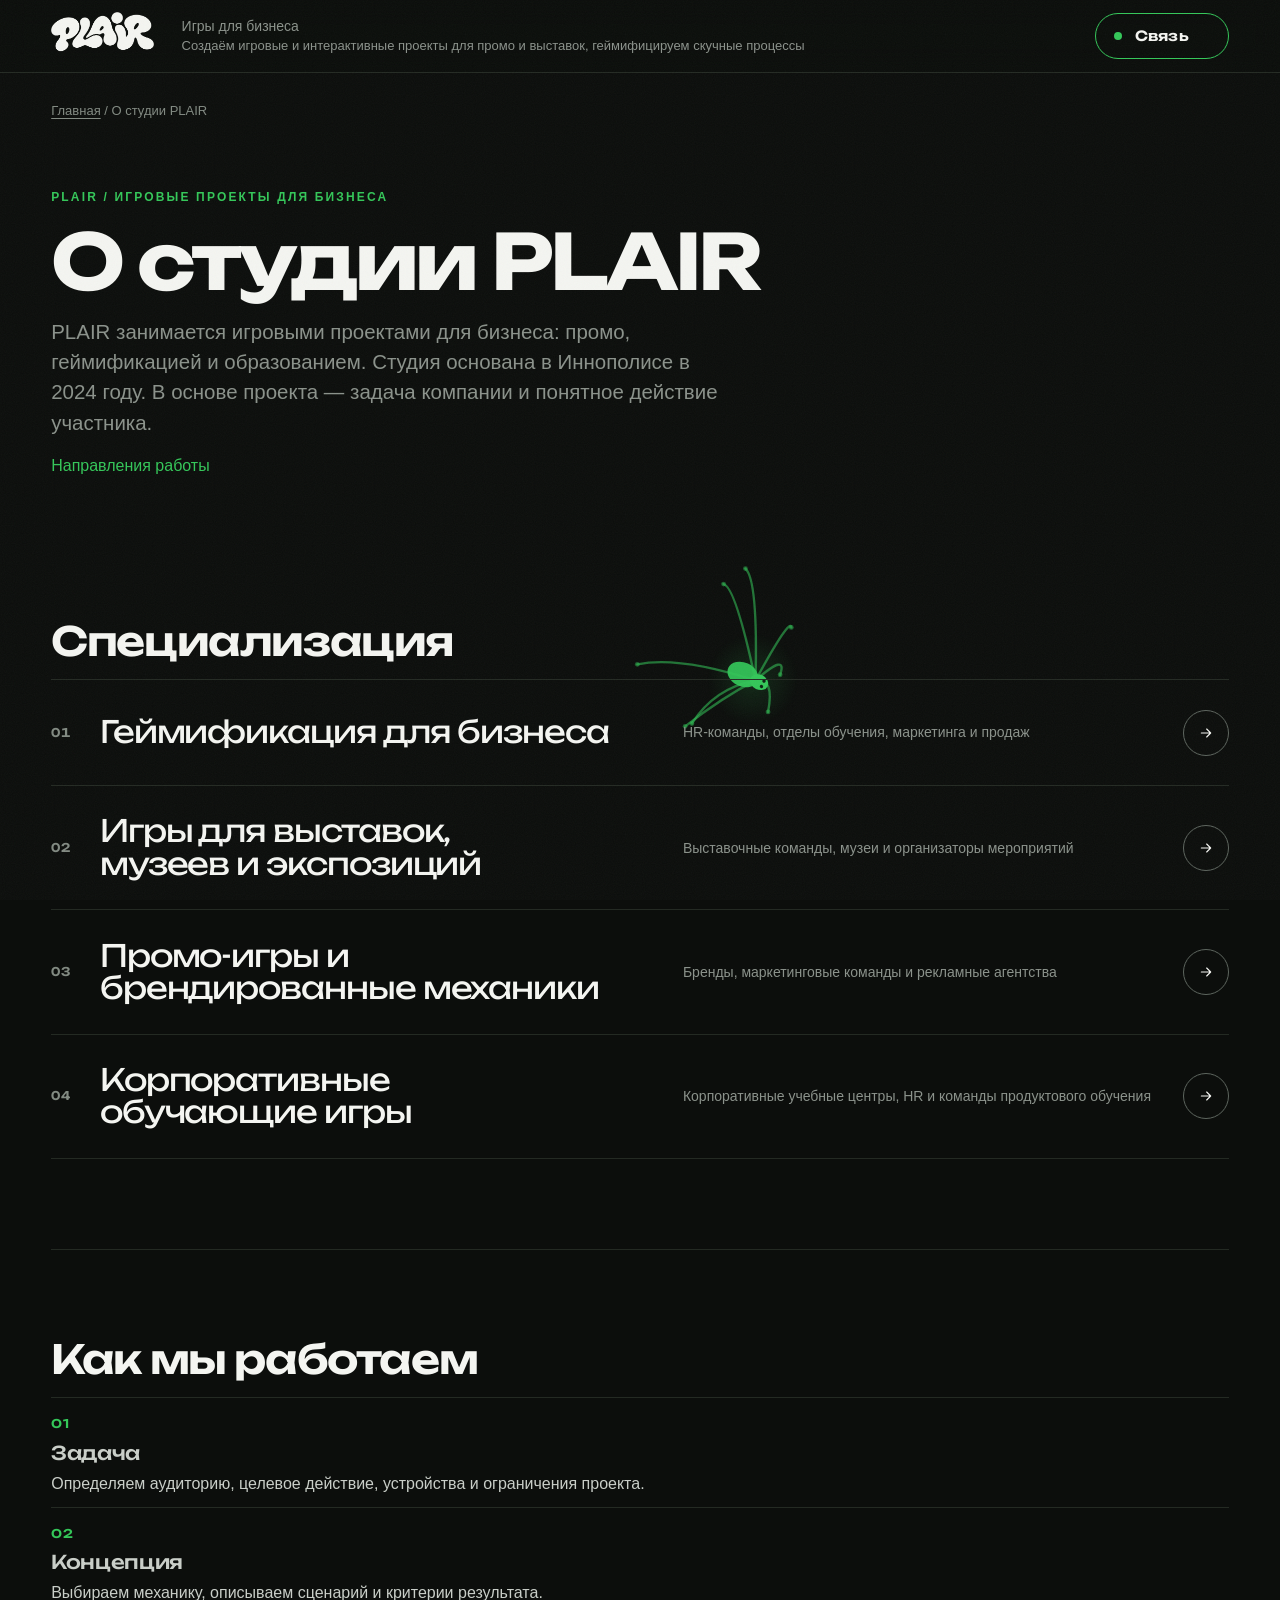
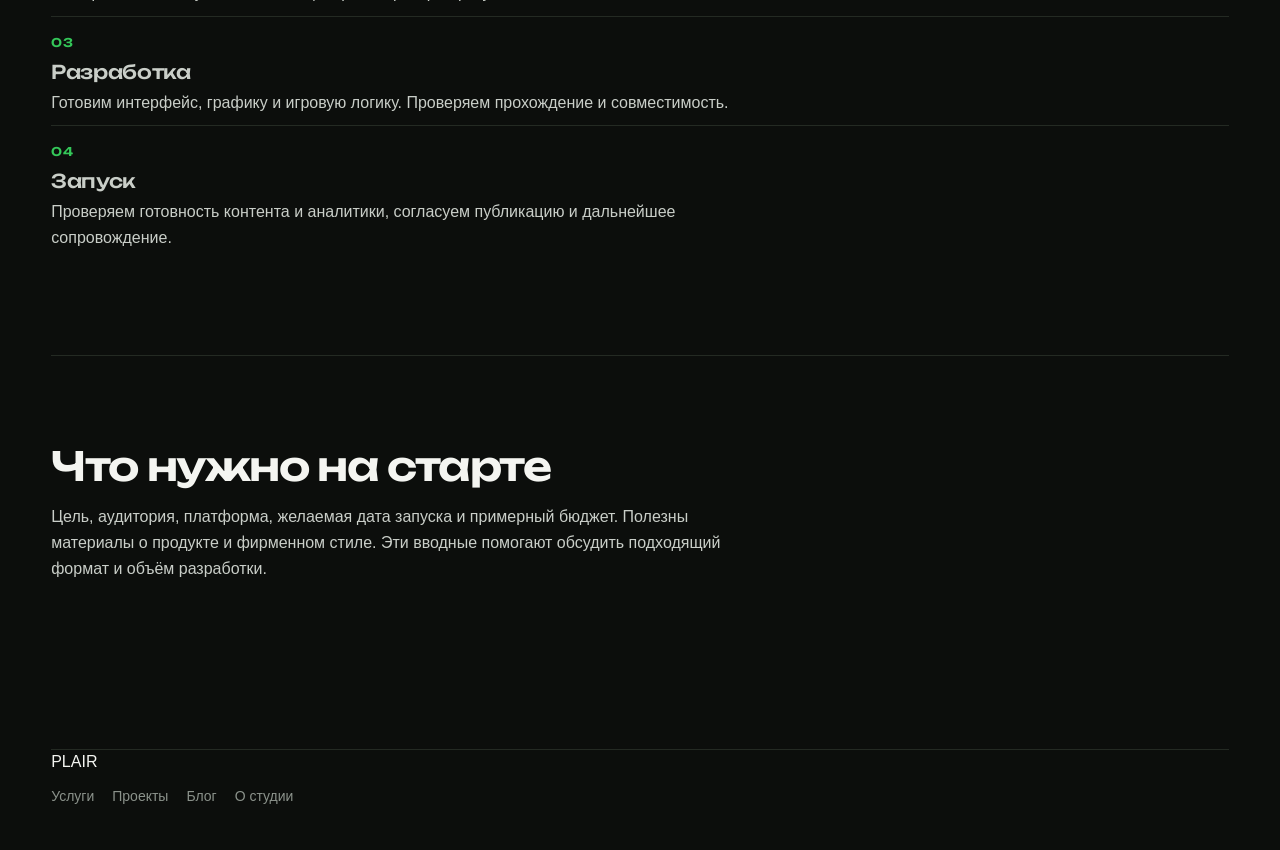
==== about/index.html @ 3387e404 "Send the contact form through a hidden frame instead of fetch Диагноз, а не догадка: formsubmit.co н" ====
<!doctype html>
<html lang="ru"><head><meta charset="utf-8"><meta name="viewport" content="width=device-width,initial-scale=1"><meta name="theme-color" content="#0C0E0C">
<title>О PLAIR — игровые проекты и геймификация для бизнеса</title><meta name="description" content="PLAIR — студия игровых проектов для бизнеса. Промо, геймификация и образование: разрабатываем игровые форматы под задачи продукта, команды и аудитории."><link rel="canonical" href="https://plair.pro/about/"><meta name="robots" content="index,follow,max-image-preview:large">
<meta property="og:locale" content="ru_RU"><meta property="og:type" content="website"><meta property="og:site_name" content="PLAIR"><meta property="og:title" content="О PLAIR — игровые проекты и геймификация для бизнеса"><meta property="og:description" content="PLAIR — студия игровых проектов для бизнеса. Промо, геймификация и образование: разрабатываем игровые форматы под задачи продукта, команды и аудитории."><meta property="og:url" content="https://plair.pro/about/"><meta property="og:image" content="https://plair.pro/assets/og-card.jpg"><meta property="og:image:width" content="1200"><meta property="og:image:height" content="630"><meta property="og:image:alt" content="PLAIR — игровые проекты для бизнеса"><meta name="twitter:card" content="summary_large_image">
<link rel="icon" href="/assets/favicon.svg" type="image/svg+xml"><link rel="preconnect" href="https://fonts.googleapis.com"><link rel="preconnect" href="https://fonts.gstatic.com" crossorigin><link rel="stylesheet" href="https://fonts.googleapis.com/css2?family=Unbounded:wght@300;400;600;800&display=swap"><link rel="stylesheet" href="/styles.css?v=25"><link rel="stylesheet" href="/seo.css?v=25"><script src="/content.js?v=25" defer></script><script src="/app.js?v=25" defer></script>
<script type="application/ld+json">{"@context": "https://schema.org", "@graph": [{"@type": "Organization", "@id": "https://plair.pro/#organization", "name": "PLAIR", "url": "https://plair.pro/", "foundingDate": "2024", "foundingLocation": {"@type": "Place", "name": "Иннополис"}, "description": "Игровые проекты для бизнеса: промо, геймификация, выставочные и музейные интерактивы, образование."}, {"@type": "WebPage", "@id": "https://plair.pro/about/#webpage", "url": "https://plair.pro/about/", "name": "О студии PLAIR", "description": "PLAIR — студия игровых проектов для бизнеса. Промо, геймификация и образование: разрабатываем игровые форматы под задачи продукта, команды и аудитории.", "inLanguage": "ru", "isPartOf": {"@id": "https://plair.pro/#website"}}, {"@type": "BreadcrumbList", "itemListElement": [{"@type": "ListItem", "position": 1, "name": "Главная", "item": "https://plair.pro/"}, {"@type": "ListItem", "position": 2, "name": "О студии PLAIR", "item": "https://plair.pro/about/"}]}]}</script></head>
<body><a class="skip-link" href="#main">К содержанию</a><div class="site-shell"><header class="home-header">
      <div class="home-header-left">
        <a class="logo" href="/" aria-label="PLAIR — главная"></a>
        <div class="home-header-text"><p class="home-header-title">Игры для бизнеса</p><p>Создаём игровые и интерактивные проекты для промо и выставок, геймифицируем скучные процессы</p></div>
      </div>
      <a class="home-header-arrow" href="/#services" aria-label="К услугам"><svg viewBox="0 0 24 24" aria-hidden="true"><path d="M12 4v16m0 0-6-6m6 6 6-6"/></svg></a>
      <button class="button" id="contact-open" type="button" aria-haspopup="dialog" aria-controls="contact-dialog"><span class="blob" aria-hidden="true"></span><span class="f1">Связь</span><span class="f2" aria-hidden="true">Связь<svg viewBox="0 0 24 24"><path d="M5 12h14M13 6l6 6-6 6" stroke-linecap="round" stroke-linejoin="round"/></svg></span></button>
    </header><main id="main"><nav class="breadcrumbs" aria-label="Хлебные крошки"><a href="/">Главная</a><span aria-hidden="true"> / </span><span>О студии PLAIR</span></nav><div class="intro"><p class="eyebrow">PLAIR / Игровые проекты для бизнеса</p><h1>О студии PLAIR</h1><p class="lead">PLAIR занимается игровыми проектами для бизнеса: промо, геймификацией и образованием. Студия основана в Иннополисе в 2024 году. В основе проекта — задача компании и понятное действие участника.</p><a class="text-link" href="/#services">Направления работы</a></div><section class="editorial-section"><h2>Специализация</h2><div class="service-grid"><a class="service-card" href="/gamification/"><h3>Геймификация для бизнеса</h3><p>HR-команды, отделы обучения, маркетинга и продаж</p></a><a class="service-card" href="/expo-games/"><h3>Игры для выставок, музеев и экспозиций</h3><p>Выставочные команды, музеи и организаторы мероприятий</p></a><a class="service-card" href="/promo-games/"><h3>Промо-игры и брендированные механики</h3><p>Бренды, маркетинговые команды и рекламные агентства</p></a><a class="service-card" href="/serious-games/"><h3>Корпоративные обучающие игры</h3><p>Корпоративные учебные центры, HR и команды продуктового обучения</p></a></div></section><section class="editorial-section"><h2>Как мы работаем</h2><ol class="steps"><li><h3>Задача</h3><p>Определяем аудиторию, целевое действие, устройства и ограничения проекта.</p></li><li><h3>Концепция</h3><p>Выбираем механику, описываем сценарий и критерии результата.</p></li><li><h3>Разработка</h3><p>Готовим интерфейс, графику и игровую логику. Проверяем прохождение и совместимость.</p></li><li><h3>Запуск</h3><p>Проверяем готовность контента и аналитики, согласуем публикацию и дальнейшее сопровождение.</p></li></ol></section><section class="editorial-section"><h2>Что нужно на старте</h2><p>Цель, аудитория, платформа, желаемая дата запуска и примерный бюджет. Полезны материалы о продукте и фирменном стиле. Эти вводные помогают обсудить подходящий формат и объём разработки.</p></section></main><footer class="footer"><span>PLAIR</span><nav aria-label="Разделы сайта"><a href="/#services">Услуги</a><a href="/cases/">Проекты</a><a href="/blog/">Блог</a><a href="/about/">О студии</a></nav></footer></div><dialog id="contact-dialog" class="contact-dialog" aria-labelledby="contact-title" aria-describedby="form-status">
    <div class="contact-inner">
      <div class="contact-top"><span>PLAIR / CONTACT</span><button type="button" class="close-button" id="contact-close" aria-label="Закрыть форму"><svg viewBox="0 0 24 24" aria-hidden="true"><path d="m4 4 16 16M20 4 4 20"/></svg></button></div>
      <h2 id="contact-title">Давайте<br>поиграем<br>всерьёз.</h2>
      <form id="contact-form">
        <div class="form-fields">
          <label class="field"><span>Как вас зовут</span><input type="text" name="name" autocomplete="name" required maxlength="120"></label>
          <label class="field"><span>Email или Telegram</span><input type="text" name="contact" autocomplete="off" autocapitalize="none" spellcheck="false" required maxlength="180" aria-describedby="contact-error"><small id="contact-error" class="field-error" hidden>Укажите email или Telegram в формате @username.</small></label>
          <label class="field"><span>Примерный бюджет</span><input type="text" name="budget" maxlength="100" placeholder="" autocomplete="off"></label>
          <label class="field project-field"><span>О проекте</span><textarea name="project" rows="2" required maxlength="5000"></textarea></label>
          <div class="honeypot" aria-hidden="true"><label>Website<input name="_gotcha" type="text" tabindex="-1" autocomplete="off"></label></div>
        </div>
        <div class="form-bottom">
          <div class="walker" aria-hidden="true"></div>
        <p class="form-status" id="form-status" role="status"></p>
          <button class="button submit" id="contact-submit" type="submit">Отправить</button>
        </div>
      </form>
    </div>
  </dialog><div class="spider-fx" aria-hidden="true"></div></body></html>
---- styles.css ----
/* Golos Text — переменный шрифт. Файл несёт веса до 900, но прежнее объявление
   обрезало диапазон на 500, и тяжёлые начертания были недоступны даром. */
@font-face{font-family:'Golos Text';font-style:normal;font-weight:400 900;font-display:swap;src:url('assets/golos-text-latin.woff2') format('woff2');unicode-range:U+0000-00FF,U+0131,U+0152-0153,U+02BB-02BC,U+02C6,U+02DA,U+02DC,U+2000-206F,U+2074,U+20AC,U+2122,U+2191,U+2193,U+2212,U+2215,U+FEFF,U+FFFD}
@font-face{font-family:'Golos Text';font-style:normal;font-weight:400 900;font-display:swap;src:url('assets/golos-text-cyrillic.woff2') format('woff2');unicode-range:U+0301,U+0400-045F,U+0490-0491,U+04B0-04B1,U+2116}

:root{
  color-scheme:dark;
  /* Нейтральные со смещением в зелень: тёмное перестаёт читаться как просто серое,
     и акцент оказывается дома, а не кляксой на графитовом фоне. */
  --bg:#0C0E0C;
  --bg-2:#111410;
  --surface:#171B16;
  --pane:#0A0C0A;
  --ink:#F4F5F1;
  --muted:#8B928B;          /* 6,1:1 к фону */
  --dim:#828A82;            /* 5,5:1 к фону, 4,9:1 к карточке */
  --line:#242A23;           /* волосяные разделители, требований по контрасту нет */
  --line-2:#5E665F;         /* границы элементов управления: 3,3:1 — минимум */
  --accent:#34C759;
  --accent-deep:#1E7F39;
  --on-accent:#07120A;      /* 8,6:1 на зелёном */
  --danger:#FF8A80;
  --radius:14px;
  --gutter:clamp(18px,4vw,64px);
  --bar:72px;
  --display:'Unbounded','Golos Text',Arial,sans-serif;
  --body:'Golos Text','Helvetica Neue',Arial,sans-serif;
  font-family:var(--body);font-size:16px;font-synthesis:none;
}
*{box-sizing:border-box}
html{scroll-behavior:smooth;scroll-padding-top:calc(var(--bar) + 20px)}
body{margin:0;background:var(--bg);color:var(--ink);font-size:16px;line-height:1.5;
  -webkit-font-smoothing:antialiased;overflow-x:hidden}
/* Плёночное зерно: снимает пластиковость плоской тёмной заливки. */
body::after{content:"";position:fixed;inset:0;pointer-events:none;z-index:60;opacity:.04;
  background-image:url("data:image/svg+xml,%3Csvg xmlns='http://www.w3.org/2000/svg' width='160' height='160'%3E%3Cfilter id='n'%3E%3CfeTurbulence type='fractalNoise' baseFrequency='.9' numOctaves='3'/%3E%3C/filter%3E%3Crect width='100%25' height='100%25' filter='url(%23n)'/%3E%3C/svg%3E")}
h1,h2,h3,h4{margin:0;font-family:var(--display);font-weight:400;letter-spacing:-.04em;line-height:1;text-wrap:balance}
p{margin:0}
img{display:block;max-width:100%}
a{color:inherit;text-decoration:none}
ul,ol{margin:0}
:focus-visible{outline:2px solid var(--accent);outline-offset:3px;border-radius:4px}

/* ── кольцо фокуса — только для клавиатуры ─────────────────── */
/* После касания браузер нередко оставляет :focus-visible на кнопке, и
   поверх её собственной рамки повисает вторая обводка — на телефоне
   это видно чаще всего. Способ ввода помечает app.js в data-input у
   <html>: пришли пальцем или мышью — кольца нет и кнопка не остаётся
   в наведённом состоянии; пришли с клавиатуры — всё как было. */
html[data-input="pointer"] :focus-visible{outline:none!important}
html[data-input="pointer"] .service-card:focus-visible{box-shadow:none}
html[data-input="pointer"] .button:focus-visible:not(:hover) .blob{
  left:18px;top:calc(50% - 4px);width:8px;height:8px}
html[data-input="pointer"] .button:focus-visible:not(:hover) .f1{transform:none;opacity:1}
html[data-input="pointer"] .button:focus-visible:not(:hover) .f2{transform:translateX(24px);opacity:0}
html[data-input="pointer"] .button.solid:focus-visible:not(:hover){
  background:var(--accent);color:var(--on-accent)}

.site-shell{max-width:1560px;margin:0 auto;padding-inline:var(--gutter)}
.visually-hidden{position:absolute;width:1px;height:1px;margin:-1px;padding:0;border:0;overflow:hidden;clip-path:inset(50%);white-space:nowrap}
.skip-link{position:absolute;left:20px;top:-100px;padding:12px 16px;background:var(--accent);color:var(--on-accent);z-index:80;border-radius:8px}
.skip-link:focus{top:14px}

/* ── шапка ─────────────────────────────────────────────────── */
.home-header{position:sticky;top:0;z-index:40;display:flex;align-items:center;gap:clamp(14px,2.4vw,30px);
  min-height:var(--bar);padding-block:12px;background:color-mix(in srgb,var(--bg) 93%,transparent);
  backdrop-filter:blur(14px);border-bottom:1px solid var(--line);
  margin-inline:calc(-1*var(--gutter));padding-inline:var(--gutter)}
.home-header-left{display:flex;align-items:center;gap:clamp(14px,2.2vw,28px);min-width:0;flex:1}
.logo{display:block;width:clamp(86px,8vw,112px);flex:none;aspect-ratio:1523/712;background:var(--ink);
  transition:background .2s;
  -webkit-mask:url('assets/logo-mask.webp') center/100% 100% no-repeat;
  mask:url('assets/logo-mask.webp') center/100% 100% no-repeat}
.logo:hover{background:var(--accent)}
.home-header-text{min-width:0;display:none}
.home-header-text h1,.home-header-text .home-header-title{margin:0;font-family:var(--body);font-size:14px;
  font-weight:500;line-height:1.3;letter-spacing:0}
.home-header-text p{margin:2px 0 0;font-size:13px;line-height:1.35;color:var(--muted);
  overflow:hidden;text-overflow:ellipsis;white-space:nowrap}
.home-header-arrow{display:none}
.site-nav{display:flex;gap:20px;margin-left:auto;font-size:14px;color:var(--muted)}
.site-nav a{display:inline-flex;align-items:center;min-height:44px;transition:color .2s}
.site-nav a:hover{color:var(--ink)}

/* ── кнопка со схлопывающейся точкой ───────────────────────── */
.button{position:relative;display:inline-grid;place-items:center;min-height:46px;min-width:134px;padding:11px 24px;
  border:1px solid var(--accent);border-radius:99px;background:none;color:var(--ink);cursor:pointer;
  font-family:var(--display);font-size:14px;font-weight:600;letter-spacing:.01em;overflow:hidden;flex:none}
.button .blob{position:absolute;left:18px;top:calc(50% - 4px);width:8px;height:8px;border-radius:99px;
  background:var(--accent);transition:all .34s cubic-bezier(.4,0,.2,1);z-index:0}
.button .f1{grid-area:1/1;z-index:1;transition:transform .34s cubic-bezier(.4,0,.2,1),opacity .3s}
.button .f2{grid-area:1/1;z-index:1;display:flex;align-items:center;gap:8px;color:var(--on-accent);
  transform:translateX(24px);opacity:0;transition:transform .34s cubic-bezier(.4,0,.2,1),opacity .3s}
.button .f2 svg{width:15px;height:15px;fill:none;stroke:currentColor;stroke-width:2.2}
.button:hover .blob,.button:focus-visible .blob{left:0;top:0;width:100%;height:100%}
.button:hover .f1,.button:focus-visible .f1{transform:translateX(24px);opacity:0}
.button:hover .f2,.button:focus-visible .f2{transform:none;opacity:1}
.button:focus-visible{outline:2px solid var(--ink);outline-offset:3px}
.button:disabled{opacity:.45;cursor:not-allowed}
/* Ширина подобрана так, чтобы точка стояла ровно посередине между левым
   краем кнопки и первой буквой: надпись в кнопке центрируется, поэтому
   этот просвет задаётся именно шириной, а не отступом. */
.button.lg{min-height:58px;min-width:140px;font-size:16px;padding:14px 30px}
.button.solid{background:var(--accent);border-color:var(--accent);color:var(--on-accent);
  transition:background .28s ease,color .28s ease}
.button.solid .blob{display:none}
.button.solid .f1,.button.solid .f2{color:inherit;transition:transform .34s cubic-bezier(.4,0,.2,1),opacity .3s}
/* При наведении кнопка выворачивается наизнанку: тёмная заливка, зелёная
   надпись, рамка на месте. Зелёный на тёмном держит 8,4:1. */
.button.solid:hover,.button.solid:focus-visible{background:transparent;color:var(--accent)}
.button.solid:focus-visible{outline-color:var(--ink)}

.text-link,.link{display:inline-flex;align-items:center;gap:9px;min-height:44px;width:fit-content;
  color:var(--accent);font-weight:500}
.text-link svg,.link svg{width:15px;height:15px;fill:none;stroke:currentColor;stroke-width:2;transition:transform .25s}
.text-link:hover svg,.link:hover svg{transform:translateX(4px)}

/* ── подвал ────────────────────────────────────────────────── */
/* Верхний отступ подвала отдан холсту: поле частиц начинается прямо от
   серой линии и доходит до строки со ссылками. */
.footer{border-top:1px solid var(--line);margin-top:clamp(40px,6vw,90px);
  padding-block:0 32px}
/* Знак собирается из частиц: маска логотипа рисуется в невидимый холст,
   из его пикселей рождаются точки, каждая пружиной держится за своё
   место. Пропорции холста — пропорции знака, иначе он терялся бы
   посреди широкой полосы. */
/* Холст шире и выше своего места в потоке: отрицательные поля выпускают
   его за серую линию сверху и за строку ссылок снизу, а занимаемая
   высота остаётся прежней. Курсор он не перехватывает — иначе перекрыл
   бы ссылки подвала; координаты берём из окна. */
.footer-word{display:block;width:100%;--bleed:clamp(50px,7vw,120px);
  height:calc(clamp(190px,28vw,410px) + var(--bleed) * 2);
  margin-block:calc(-1 * var(--bleed));pointer-events:none}

.footer-row{position:relative;z-index:1;
  display:flex;gap:26px;justify-content:space-between;flex-wrap:wrap;align-items:flex-end;
  margin-top:0}
.footer nav{display:flex;gap:18px;flex-wrap:wrap;font-size:14px;color:var(--muted)}
.footer nav a{display:inline-flex;align-items:center;min-height:44px;transition:color .2s}
.footer nav a:hover{color:var(--accent)}
.footer small{color:var(--dim);font-size:13px}

/* ── форма ─────────────────────────────────────────────────── */
/* Окно прибито к экрану, а не к странице. По умолчанию dialog
   позиционируется абсолютно, то есть от начала документа: если открыть
   форму, пролистав страницу вниз, окно оказывается у самого верха
   документа — за пределами экрана. На десктопе это не бросалось в
   глаза, потому что блокировка прокрутки заодно отматывала страницу
   наверх; на телефоне прокрутка остаётся на месте, и форма просто
   пропадала из виду. */
.contact-dialog{position:fixed;inset:0;border:0;padding:0;background:none;
  max-width:none;max-height:none;width:100%;height:100%;height:100dvh;
  overflow:auto;overscroll-behavior:contain}
/* safe center: если форма выше экрана, центрирование не должно срезать
   её верх — тогда она просто прижимается к началу и листается. */
.contact-dialog[open]{display:flex;justify-content:center;align-items:center;
  align-items:safe center;padding-block:16px}
.contact-dialog::backdrop{background:rgba(4,6,4,.82);backdrop-filter:blur(6px)}
.contact-inner{width:min(760px,calc(100% - 2*var(--gutter)));margin-block:auto;background:var(--bg-2);color:var(--ink);
  border:1px solid var(--line-2);border-radius:var(--radius);padding:clamp(20px,3vw,44px);
  display:flex;flex-direction:column;gap:20px}
.contact-top{display:flex;justify-content:space-between;align-items:center;font-size:12px;
  letter-spacing:.18em;color:var(--muted)}
.close-button{width:44px;height:44px;border:1px solid var(--line-2);border-radius:50%;background:none;
  color:var(--ink);display:grid;place-items:center;cursor:pointer;transition:border-color .2s,color .2s}
.close-button:hover{border-color:var(--accent);color:var(--accent)}
.close-button svg{width:15px;height:15px;fill:none;stroke:currentColor;stroke-width:1.8}
.contact-inner h2{font-size:clamp(28px,4.4vw,52px);font-weight:600;line-height:.98}
.form-fields{display:grid;grid-template-columns:1fr 1fr;gap:14px}
.field{display:flex;flex-direction:column;gap:7px;min-width:0}
.field.project-field,.field:nth-of-type(3){grid-column:1/-1}
.field>span{font-size:12px;letter-spacing:.1em;text-transform:uppercase;color:var(--muted)}
.field input,.field textarea{font:inherit;color:var(--ink);background:var(--pane);border:1px solid var(--line);
  border-radius:9px;padding:13px 14px;min-height:48px;resize:vertical}
.field input:focus,.field textarea:focus{outline:none;border-color:var(--accent)}
.field input[aria-invalid="true"]{border-color:var(--danger)}
.field-error{color:var(--danger);font-size:13px}
/* Форма — отдельный поток: без этого кнопка отправки упиралась прямо
   в нижний край поля «О проекте», вплотную к ручке изменения размера. */
#contact-form{display:flex;flex-direction:column;gap:clamp(20px,2.4vw,28px)}
.form-bottom{display:flex;justify-content:space-between;align-items:center;gap:16px;flex-wrap:wrap}
/* ── робот в форме ─────────────────────────────────────────── */
/* Живёт в пустой полосе слева от кнопки отправки: следит за курсором,
   идёт к нему, когда тот рядом, и гуляет из края в край, когда нет.
   Сцена на three.js подгружается лениво — при первом открытии формы.
   Полоса выше строки ровно настолько, насколько позволяют отступы
   формы: отрицательные поля возвращают строке её прежнюю высоту. */
.walker{--walk-h:clamp(74px,8vw,98px);
  position:relative;flex:1 1 90px;min-width:0;
  height:var(--walk-h);margin-block:calc((46px - var(--walk-h)) / 2);
  pointer-events:none;transition:opacity .3s}
.walker canvas{position:absolute;inset:0;width:100%;height:100%;display:block}
/* Как только форме есть что сказать, робот уступает место. */
.form-bottom:has(.form-status:not(:empty)) .walker{opacity:0}
.form-status{font-size:14px;color:var(--muted);margin:0}
.form-status.error{color:var(--danger)}
.form-status a{text-decoration:underline;text-underline-offset:3px}
.form-status a:hover{color:var(--accent)}
.form-status.success{color:var(--accent)}
.honeypot{position:absolute;left:-9999px;width:1px;height:1px;overflow:hidden}

/* ── экран отправки ────────────────────────────────────────── */
/* Куб вращается над треугольным основанием. Две анимации не могут висеть
   на одном элементе: обе пишут в transform, и вторая затирает первую —
   поэтому подъём живёт на обёртке, а вращение на самом кубе. */
.contact-inner{position:relative}
.sending{display:none}
.sending.is-on{position:absolute;inset:0;z-index:5;display:grid;place-content:center;justify-items:center;
  gap:30px;border-radius:inherit;background:color-mix(in srgb,var(--bg-2) 90%,transparent);backdrop-filter:blur(4px)}
.cube-scene{position:relative;width:150px;height:150px;perspective:560px;display:grid;place-items:center}
.cube-lift{transform-style:preserve-3d;animation:cube-float 2.3s ease-in-out infinite alternate}
.cube{--s:52px;position:relative;width:var(--s);height:var(--s);transform-style:preserve-3d;
  animation:cube-spin 3.6s linear infinite}
.cube span{position:absolute;inset:0;border:1px solid var(--accent);background:rgba(52,199,89,.12);
  box-shadow:0 0 18px rgba(52,199,89,.4),inset 0 0 20px rgba(52,199,89,.22)}
.cube span:nth-child(1){transform:translateZ(26px)}
.cube span:nth-child(2){transform:rotateY(180deg) translateZ(26px)}
.cube span:nth-child(3){transform:rotateY(90deg) translateZ(26px)}
.cube span:nth-child(4){transform:rotateY(-90deg) translateZ(26px)}
.cube span:nth-child(5){transform:rotateX(90deg) translateZ(26px)}
.cube span:nth-child(6){transform:rotateX(-90deg) translateZ(26px)}
.cube-plinth{position:absolute;bottom:16px;width:0;height:0;border-left:38px solid transparent;
  border-right:38px solid transparent;border-bottom:34px solid rgba(52,199,89,.34);
  transform:rotateX(68deg);filter:drop-shadow(0 0 11px rgba(52,199,89,.55));
  animation:plinth-pulse 2.3s ease-in-out infinite alternate}
.cube-glow{position:absolute;bottom:26px;width:96px;height:20px;border-radius:50%;
  background:radial-gradient(ellipse,rgba(52,199,89,.35),transparent 70%);filter:blur(5px);
  animation:plinth-pulse 2.3s ease-in-out infinite alternate}
.sending-text{font-size:14px;letter-spacing:.14em;text-transform:uppercase;color:var(--dim)}
@keyframes cube-spin{from{transform:rotateX(-22deg) rotateY(0deg)}to{transform:rotateX(-22deg) rotateY(360deg)}}
@keyframes cube-float{from{transform:translateY(6px)}to{transform:translateY(-10px)}}
@keyframes plinth-pulse{from{opacity:.55}to{opacity:1}}

/* Фон под окном не должен листаться. Одного overflow:hidden мало: на
   iOS он прокрутку не держит, а в Chrome сбрасывает её в ноль, и после
   закрытия человек оказывается в начале страницы. Тело фиксируем и
   сдвигаем на текущую прокрутку — app.js потом возвращает её обратно. */
body.dialog-open{position:fixed;left:0;right:0;width:100%;overflow:hidden}

/* ── заставка ──────────────────────────────────────────────── */
@property --intro-r{syntax:'<length>';inherits:false;initial-value:0px}
#intro-splash{position:fixed;inset:0;z-index:80;overflow:hidden}
#intro-splash .intro-base{position:absolute;inset:0;background:var(--bg);--intro-r:0px;
  mask-image:radial-gradient(circle at 50% 50%,transparent var(--intro-r),#000 var(--intro-r));
  -webkit-mask-image:radial-gradient(circle at 50% 50%,transparent var(--intro-r),#000 var(--intro-r))}
#intro-splash .intro-logo{position:absolute;top:50%;left:50%;margin:-46.75px 0 0 -100px;width:200px;
  aspect-ratio:1523/712;display:block;background:var(--ink);opacity:1;transform:scale(.6);
  mask:url('assets/logo-mask.webp') center/100% 100% no-repeat;
  -webkit-mask:url('assets/logo-mask.webp') center/100% 100% no-repeat}
#intro-splash.intro-play .intro-base{animation:intro-reveal .75s cubic-bezier(.4,0,.7,.3) forwards}
#intro-splash.intro-play .intro-logo{animation:intro-logo-dive .75s cubic-bezier(.4,0,.7,.3) forwards}
#intro-splash.skip{visibility:hidden!important}
#intro-splash.skip .intro-base,#intro-splash.skip .intro-logo{animation:none!important}
#intro-splash.skip .intro-logo{opacity:0!important}
@keyframes intro-reveal{to{--intro-r:160vmax}}
@keyframes intro-logo-dive{0%{transform:scale(.6);opacity:1}58%{opacity:1}100%{transform:scale(70);opacity:0}}

@media (min-width:900px){
  .home-header-text{display:block}
}
@media (max-width:899px){
  .site-nav{display:none}
  .home-header .button{margin-left:auto}
  .form-fields{grid-template-columns:1fr}
}
@media (prefers-reduced-motion:reduce){
  html{scroll-behavior:auto}
  #intro-splash{visibility:hidden!important}
  #intro-splash .intro-base,#intro-splash .intro-logo{animation:none!important}
  .button .blob,.button .f1,.button .f2,.text-link svg,.link svg{transition:none}
  /* Куб замирает в статичной позе — экран отправки остаётся понятным,
     но ничего не крутится. */
  .cube,.cube-lift,.cube-plinth,.cube-glow{animation:none}
  .cube{transform:rotateX(-22deg) rotateY(38deg)}
}
---- seo.css ----
/* ── герой главной ─────────────────────────────────────────── */
.hero{position:relative;padding-block:clamp(22px,4vw,56px) clamp(28px,4vw,52px);overflow:hidden}
.hero::before{content:"";position:absolute;left:50%;top:-18%;width:min(1100px,120%);aspect-ratio:1;translate:-50% 0;
  background:radial-gradient(circle,rgba(52,199,89,.16),transparent 62%);pointer-events:none;z-index:-2}
/* Сетка точек живёт над свечением и под текстом. */
.hero-fx{position:absolute;inset:0;width:100%;height:100%;z-index:-1;pointer-events:none}
.hero h1{font-size:clamp(44px,11.5vw,182px);font-weight:800;letter-spacing:-.055em;line-height:.94}
.hero h1 .thin{font-weight:300;letter-spacing:-.04em}
.hero h1 em{font-style:normal;color:var(--accent)}
.hero-grid{display:grid;grid-template-columns:minmax(0,1fr) minmax(0,420px);gap:clamp(20px,4vw,64px);
  align-items:end;margin-top:clamp(22px,3.4vw,46px)}
.hero-sub{font-size:clamp(17px,1.5vw,21px);line-height:1.42;color:var(--muted);max-width:46ch}
.hero-cta{display:flex;align-items:center;gap:18px;flex-wrap:wrap;margin-top:22px}
.hero-facts{display:flex;flex-direction:column;gap:10px;border-left:1px solid var(--line);padding-left:22px}
.fact{display:flex;gap:14px;align-items:baseline;font-size:14px;color:var(--muted)}
.fact b{font-family:var(--display);font-weight:600;font-size:22px;color:var(--ink);letter-spacing:-.03em;
  font-variant-numeric:tabular-nums;min-width:4.2em}
.eyebrow{font-family:var(--body);font-size:12px;font-weight:600;letter-spacing:.18em;text-transform:uppercase;
  color:var(--accent);margin:0}

/* ── бегущая строка ────────────────────────────────────────── */
.ticker{position:relative;border-block:1px solid var(--line);display:flex;align-items:center;
  margin-inline:calc(-1*var(--gutter))}
.ticker-view{flex:1;overflow:hidden;padding-block:13px;min-width:0;
  -webkit-mask:linear-gradient(90deg,transparent,#000 7%,#000 88%,transparent);
  mask:linear-gradient(90deg,transparent,#000 7%,#000 88%,transparent)}
.ticker-row{display:flex;gap:44px;width:max-content;animation:ticker-slide 38s linear infinite}
.ticker-row span{font-family:var(--display);font-size:clamp(15px,1.9vw,26px);font-weight:300;letter-spacing:-.03em;
  color:var(--dim);display:flex;align-items:center;gap:44px;white-space:nowrap}
.ticker-row span::after{content:"";width:6px;height:6px;border-radius:50%;background:var(--accent);opacity:.8;flex:none}
/* Движение, которое началось само и длится дольше пяти секунд, обязано иметь
   способ остановки: кнопка, наведение и фокус — три разных способа. */
.ticker:hover .ticker-row,.ticker:focus-within .ticker-row,.ticker[data-paused] .ticker-row{animation-play-state:paused}
.ticker-stop{flex:none;width:44px;height:44px;margin-right:6px;display:grid;place-items:center;background:none;
  border:0;border-left:1px solid var(--line);color:var(--dim);cursor:pointer;transition:color .2s}
.ticker-stop:hover{color:var(--ink)}
.ticker-stop svg{width:13px;height:13px;fill:currentColor}
.ticker-stop .i-play{display:none}
.ticker[data-paused] .ticker-stop .i-play{display:block}
.ticker[data-paused] .ticker-stop .i-pause{display:none}
@keyframes ticker-slide{to{transform:translateX(-50%)}}

/* ── секции ────────────────────────────────────────────────── */
.editorial-section{padding-block:clamp(48px,7vw,110px)}
.editorial-section+.editorial-section{border-top:1px solid var(--line)}
.section-top{display:flex;align-items:flex-end;justify-content:space-between;gap:24px;flex-wrap:wrap;
  margin-bottom:clamp(22px,3.2vw,46px)}
.section-top p{color:var(--muted);max-width:40ch;font-size:15px;margin:0}
.editorial-section h2{font-size:clamp(24px,3.2vw,40px);font-weight:600;margin:0 0 18px;letter-spacing:-.035em}
.section-top h2{margin:0;font-size:clamp(28px,5vw,72px);letter-spacing:-.05em}
.editorial-section h3{font-size:clamp(19px,1.9vw,25px);font-weight:500;margin:30px 0 10px;letter-spacing:-.02em}
.editorial-section p,.editorial-section li{max-width:78ch;line-height:1.65;color:#C9CEC8}
.editorial-section ul,.editorial-section ol{padding-left:22px;display:flex;flex-direction:column;gap:9px;margin:14px 0}
.editorial-section p+p{margin-top:14px}
.editorial-section p a,.editorial-section li a{color:var(--accent);text-decoration:underline;
  text-underline-offset:4px;text-decoration-thickness:1px}
.breadcrumbs a{text-decoration:underline;text-underline-offset:3px}

/* ── услуги строками (главная и внутренние) ────────────────── */
.service-grid{display:flex;flex-direction:column}
.service-card{display:grid;grid-template-columns:auto minmax(0,1fr) minmax(0,.85fr) auto;
  gap:clamp(12px,2.2vw,38px);align-items:center;padding-block:clamp(18px,2.3vw,30px);
  border-top:1px solid var(--line);counter-increment:srv;
  transition:padding-left .3s cubic-bezier(.4,0,.2,1),background .3s}
.service-card:last-child{border-bottom:1px solid var(--line)}
.service-card::before{content:counter(srv,decimal-leading-zero);font-family:var(--display);font-size:12px;
  font-weight:600;color:var(--dim);letter-spacing:.1em;font-variant-numeric:tabular-nums;transition:color .25s}
.service-card h2,.service-card h3{font-family:var(--display);font-size:clamp(19px,2.4vw,34px);font-weight:400;
  margin:0;letter-spacing:-.035em;line-height:1.05;transition:color .25s}
.service-card p{color:var(--muted);font-size:14px;line-height:1.45;margin:0;max-width:none}
.service-card::after{content:"";width:44px;height:44px;border-radius:50%;border:1px solid var(--line-2);
  background:url("data:image/svg+xml,%3Csvg xmlns='http://www.w3.org/2000/svg' viewBox='0 0 24 24' fill='none' stroke='%23F4F5F1' stroke-width='1.7' stroke-linecap='round' stroke-linejoin='round'%3E%3Cpath d='M5 12h14M13 6l6 6-6 6'/%3E%3C/svg%3E") center/16px no-repeat;
  transition:border-color .25s,background-color .25s}
.service-grid{counter-reset:srv}
.service-card:hover,.service-card:focus-visible{padding-left:clamp(8px,1.3vw,20px);
  background:linear-gradient(90deg,rgba(52,199,89,.07),transparent 55%)}
.service-card:hover::before,.service-card:focus-visible::before{color:var(--accent)}
.service-card:hover::after,.service-card:focus-visible::after{border-color:var(--accent);background-color:var(--accent);
  background-image:url("data:image/svg+xml,%3Csvg xmlns='http://www.w3.org/2000/svg' viewBox='0 0 24 24' fill='none' stroke='%2307120A' stroke-width='2' stroke-linecap='round' stroke-linejoin='round'%3E%3Cpath d='M5 12h14M13 6l6 6-6 6'/%3E%3C/svg%3E")}
.service-card:focus-visible{outline:none;box-shadow:inset 0 0 0 1px var(--accent)}

/* ── коллаж кейса ──────────────────────────────────────────── */
.collage{position:relative;background:var(--pane);border-radius:12px;padding:clamp(8px,.9vw,14px);
  display:flex;flex-direction:column;gap:clamp(8px,.85vw,12px);isolation:isolate;
  transform-style:preserve-3d;will-change:transform}
/* Размытая подложка живёт в своей коробке: обрезать её на самом коллаже
   нельзя — overflow:hidden выключает трёхмерность у всего, что внутри. */
.collage-wash-box{position:absolute;inset:0;border-radius:12px;overflow:hidden;
  transform:translateZ(-1px);z-index:-1}
.collage-wash{width:100%;height:100%;object-fit:cover;
  filter:blur(48px) saturate(.6);opacity:.3;transform:scale(1.25)}
.collage-row{display:flex;gap:clamp(8px,.85vw,12px);width:100%;margin-inline:auto;
  max-width:calc(var(--cap) * var(--sum));transform-style:preserve-3d}
/* Доля кадра в ряду — его пропорция, делённая на сумму пропорций ряда.
   Без деления flex-grow меньше единицы (узкий кадр — 0.46), и ряд из
   одного вертикального кадра занимал бы меньше половины своей ширины. */
.collage-row figure{margin:0;flex-grow:calc(var(--ar) / var(--sum));flex-shrink:1;flex-basis:0;min-width:0;
  transition:transform .35s cubic-bezier(.22,.61,.36,1)}
.collage-row img{width:100%;height:auto;border-radius:7px;box-shadow:0 14px 34px rgba(0,0,0,.5);
  transition:box-shadow .35s ease}

/* ── карточка кейса наклоняется под курсором ───────────────── */
/* Коллаж лежит в перспективе: курсор задаёт угол, кадры приподнимаются
   над подложкой, и плоская картинка становится сценой с глубиной.
   Считается только на устройствах с настоящим курсором. */
.tilt{perspective:1500px}
.tilt .collage{transition:transform .5s cubic-bezier(.22,.61,.36,1)}
.tilt.is-live .collage{transition:transform .08s linear}
.tilt.is-live .collage-row figure{transform:translateZ(var(--lift,34px))}
.tilt.is-live .collage-row img{box-shadow:0 26px 54px rgba(0,0,0,.62)}
@media (hover:none),(pointer:coarse){.tilt{perspective:none}}

/* ── карусель проектов ─────────────────────────────────────── */
/* Раньше кейсы шли стопкой сверху вниз: при семи проектах это уже длинная
   лента, при пятнадцати — бесконечная. Карусель держит высоту блока
   постоянной независимо от числа кейсов. */
/* Стрелки живут в текстовой колонке карточки, а не в шапке секции: карточка
   занимает экран целиком, и управление за её пределами просто не видно. */
.case-nav{display:flex;align-items:center;gap:10px;margin-top:clamp(22px,2.6vw,34px)}
.case-no{font-family:var(--display);font-size:13px;font-weight:600;color:var(--dim);
  font-variant-numeric:tabular-nums;letter-spacing:.06em;margin-right:6px}
.arrow{width:48px;height:48px;border:1px solid var(--line-2);border-radius:50%;background:none;color:var(--ink);
  display:grid;place-items:center;cursor:pointer;flex:none;
  transition:border-color .2s,background .2s,color .2s,opacity .2s}
.arrow svg{width:17px;height:17px;fill:none;stroke:currentColor;stroke-width:1.7}
.arrow:hover:not(:disabled){border-color:var(--accent);background:var(--accent);color:var(--on-accent)}
.arrow:disabled{opacity:.3;cursor:default}

.carousel-track{display:flex;align-items:stretch;gap:clamp(14px,1.8vw,26px);
  overflow-x:auto;overscroll-behavior-x:contain;scroll-snap-type:x mandatory;
  scrollbar-width:none;-ms-overflow-style:none}
.carousel-track::-webkit-scrollbar{display:none}
.carousel-track:focus-visible{outline:2px solid var(--accent);outline-offset:6px;border-radius:var(--radius)}
.case{flex:0 0 100%;min-width:0;scroll-snap-align:center;scroll-snap-stop:always}
.case-card{height:100%;background:linear-gradient(180deg,var(--surface),var(--bg-2));border:1px solid var(--line);
  border-radius:var(--radius);padding:clamp(15px,1.9vw,28px);
  display:grid;grid-template-columns:minmax(0,300px) minmax(0,1fr);gap:clamp(15px,2.2vw,34px)}
/* Карточки тянутся на высоту самой высокой, а навигация прижата к низу
   текстовой колонки — так стрелки стоят на одном уровне у всех проектов и
   не скачут при перелистывании. Сам текст при этом остаётся по центру. */
.case-text{display:grid;grid-template-rows:1fr auto;min-width:0}
.case-copy{align-self:center;min-width:0}
.case-card>.tilt{align-self:center}
.case-text h3{font-family:var(--display);font-size:clamp(25px,2.9vw,42px);font-weight:600;margin:0;
  letter-spacing:-.04em;line-height:1.02}
.case-cat{margin-top:10px;font-size:12px;letter-spacing:.12em;text-transform:uppercase;color:var(--dim)}
.case-desc{color:var(--muted);margin-top:16px;line-height:1.5;max-width:38ch}

.carousel-dots{display:flex;justify-content:center;gap:2px;margin-top:14px}
.dot{width:44px;height:44px;display:grid;place-items:center;background:none;border:0;padding:0;cursor:pointer;
  border-radius:8px}
.dot::before{content:"";width:7px;height:7px;border-radius:50%;border:1.5px solid var(--line-2);
  transition:background .2s,border-color .2s,transform .2s}
.dot[aria-selected="true"]::before{background:var(--accent);border-color:var(--accent);transform:scale(1.25)}
.dot:focus-visible{outline:2px solid var(--accent);outline-offset:-6px}

/* ── студия и журнал ───────────────────────────────────────── */
/* Кольцо: текст идёт по скруглённому прямоугольнику, обводящему блок.
   Рамка задаёт отступ, чтобы строка не наезжала на текст внутри. */
.studio-frame{position:relative;padding:clamp(30px,3.6vw,54px) clamp(24px,3vw,46px)}
.studio-ring{position:absolute;inset:0;width:100%;height:100%;pointer-events:none;overflow:visible}
.studio-ring text{font-family:var(--body);font-size:12px;font-weight:600;letter-spacing:.22em;
  text-transform:uppercase;fill:var(--accent);opacity:.62}
.studio{display:grid;grid-template-columns:minmax(0,1.25fr) minmax(0,1fr);gap:clamp(24px,4vw,72px);align-items:start}
.studio blockquote{margin:0;font-family:var(--display);font-weight:300;letter-spacing:-.04em;line-height:1.1;
  font-size:clamp(23px,3.3vw,46px);max-width:none}
.studio blockquote b{font-weight:600;color:var(--accent)}
.studio-side{display:flex;flex-direction:column;gap:14px}
.posts{display:grid;grid-template-columns:repeat(auto-fit,minmax(min(100%,330px),1fr));gap:1px;
  background:var(--line);border:1px solid var(--line);border-radius:var(--radius);overflow:hidden}
.post{background:var(--bg-2);padding:clamp(20px,2.6vw,38px);display:flex;flex-direction:column;gap:12px;
  transition:background .25s}
.post:hover{background:var(--surface)}
.post h3{font-family:var(--display);font-size:clamp(18px,1.9vw,26px);font-weight:400;line-height:1.12;margin:0;
  letter-spacing:-.03em}
.post p{color:var(--muted);font-size:14.5px;line-height:1.5;margin:0;max-width:none}
.post .link{margin-top:auto}

/* ── внутренние страницы ───────────────────────────────────── */
.breadcrumbs{padding-top:26px;color:var(--dim);font-size:13px;line-height:1.9}
.breadcrumbs a:hover{color:var(--accent)}
.intro{position:relative;padding-block:clamp(34px,5vw,72px) clamp(26px,3.4vw,48px);max-width:1000px}
/* Существам тесно в одном блоке: холст растянут на весь экран и держится
   при прокрутке. Он лежит под содержимым и курсор не перехватывает. */
.spider-fx{position:fixed;inset:0;z-index:0;pointer-events:none}
.spider-fx canvas{display:block;width:100%;height:100%}
/* Модальный диалог и так в верхнем слое — ему z-index не нужен. */
.site-shell{position:relative;z-index:1}
.intro h1{font-size:clamp(34px,6vw,84px);font-weight:700;letter-spacing:-.05em;line-height:.98;margin:18px 0}
.lead{font-size:clamp(17px,1.6vw,23px);line-height:1.48;max-width:60ch;color:var(--muted)}
.intro .text-link{margin-top:6px}
.byline{color:var(--dim);font-size:13px;margin:0 0 26px}
.steps{display:grid;grid-template-columns:repeat(auto-fit,minmax(min(100%,210px),1fr));gap:clamp(16px,2.4vw,34px);
  padding-left:0!important;list-style:none;counter-reset:step}
.steps li{counter-increment:step;border-top:1px solid var(--line);padding-top:16px;max-width:none}
.steps li::before{content:counter(step,decimal-leading-zero);display:block;font-family:var(--display);font-size:12px;
  font-weight:600;color:var(--accent);letter-spacing:.1em;margin-bottom:10px}
.steps h3{margin:0 0 8px;font-size:19px}
details{border-top:1px solid var(--line);padding-block:18px}
details[open]{padding-bottom:22px}
summary{font-family:var(--display);font-size:clamp(17px,1.7vw,21px);font-weight:400;cursor:pointer;
  letter-spacing:-.02em;list-style:none;display:flex;justify-content:space-between;gap:16px;align-items:center;
  min-height:44px}
summary::-webkit-details-marker{display:none}
summary::after{content:"+";color:var(--accent);font-size:22px;line-height:1;flex:none}
details[open] summary::after{content:"–"}
details p{margin-top:12px}

@media (max-width:980px){
  .hero-grid{grid-template-columns:1fr}
  .hero-facts{border-left:0;border-top:1px solid var(--line);padding-left:0;padding-top:18px}
  /* В одну колонку навигация уходит под коллаж и прижимается к низу карточки.
     Карточки одной высоты, поэтому стрелки и здесь стоят на одном уровне.
     display:contents распускает текстовую колонку в сетку карточки, а order
     пропускает коллаж вперёд — в разметке он идёт после текста. */
  .case-card{grid-template-columns:1fr;grid-template-rows:auto 1fr auto}
  .case-text{display:contents}
  .case-copy{align-self:start}
  .case-nav{order:1;align-self:end}
  .service-card{grid-template-columns:auto minmax(0,1fr) auto;row-gap:7px}
  .service-card p{grid-column:2/-1}
  .studio{grid-template-columns:1fr}
}
@media (prefers-reduced-motion:reduce){
  .ticker-row{animation:none}
  .ticker-stop{display:none}
  .carousel-track{scroll-behavior:auto}
  .service-card{transition:none}
}
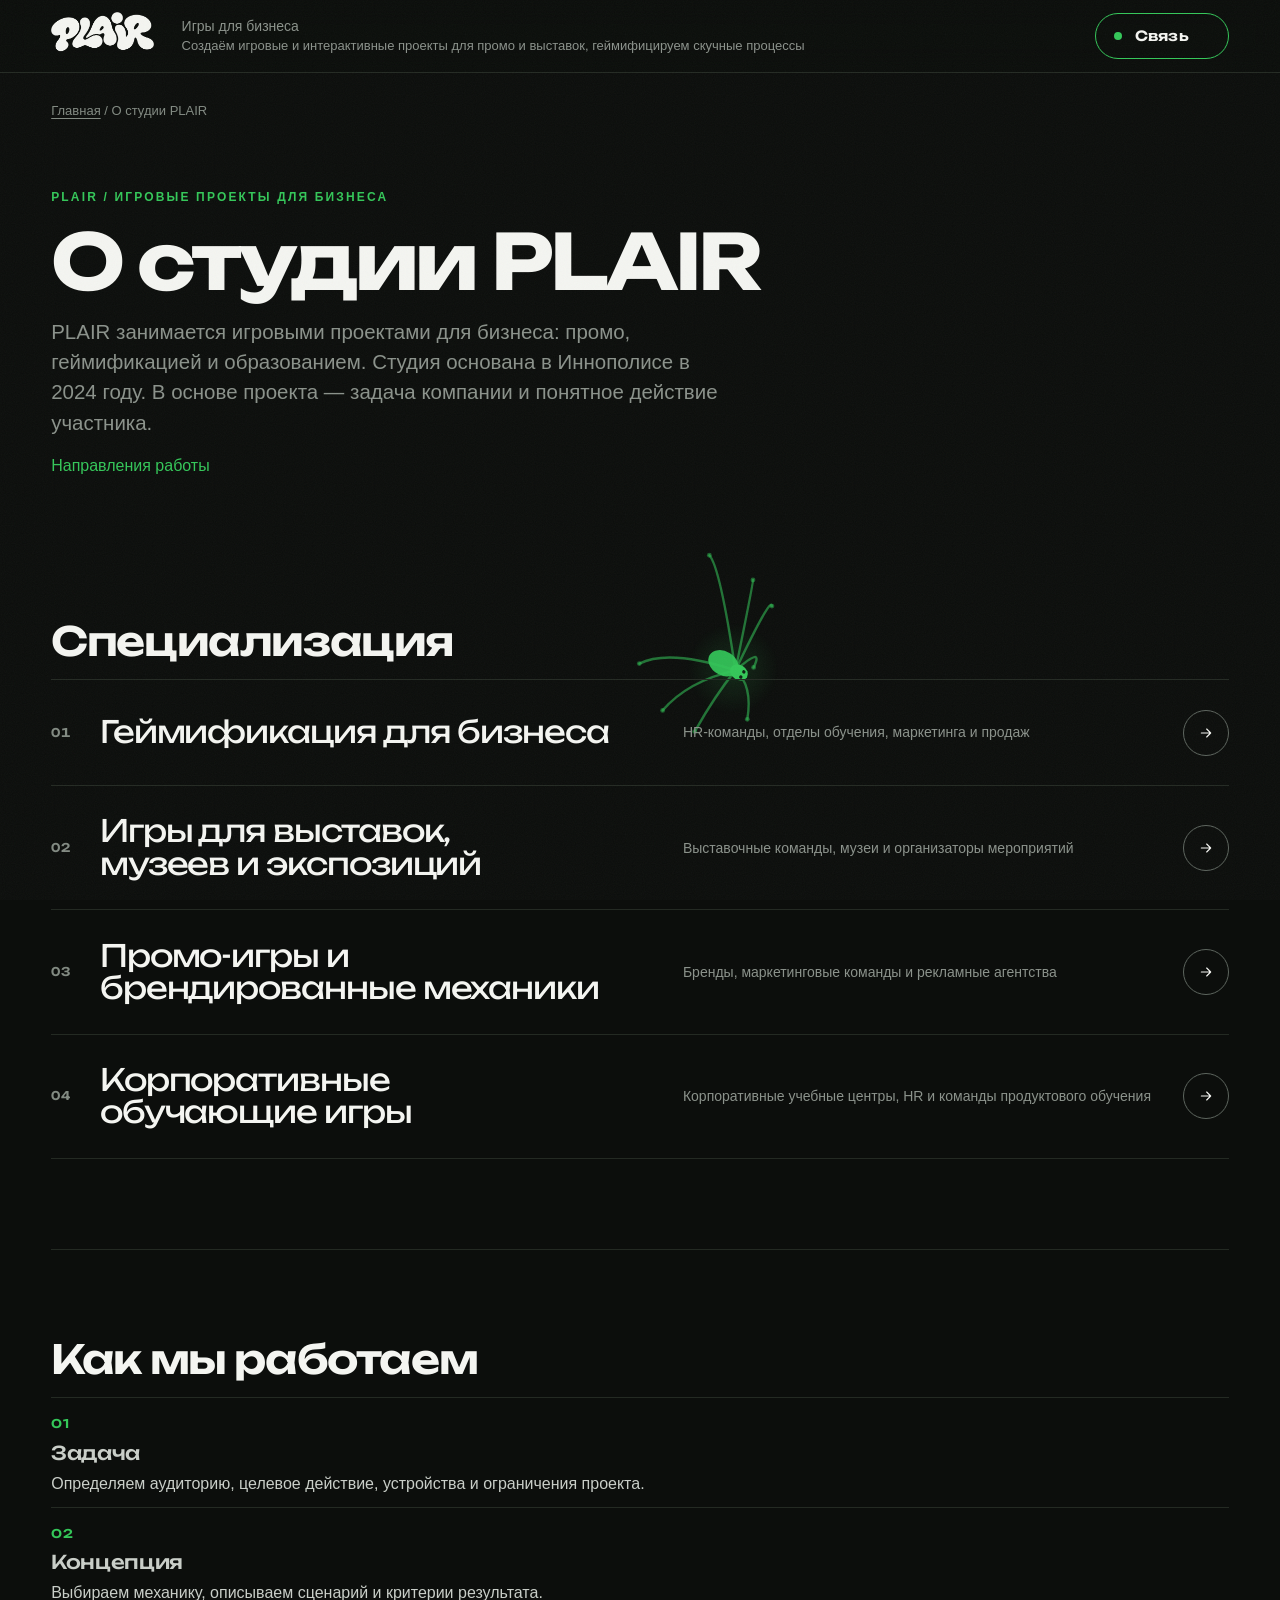
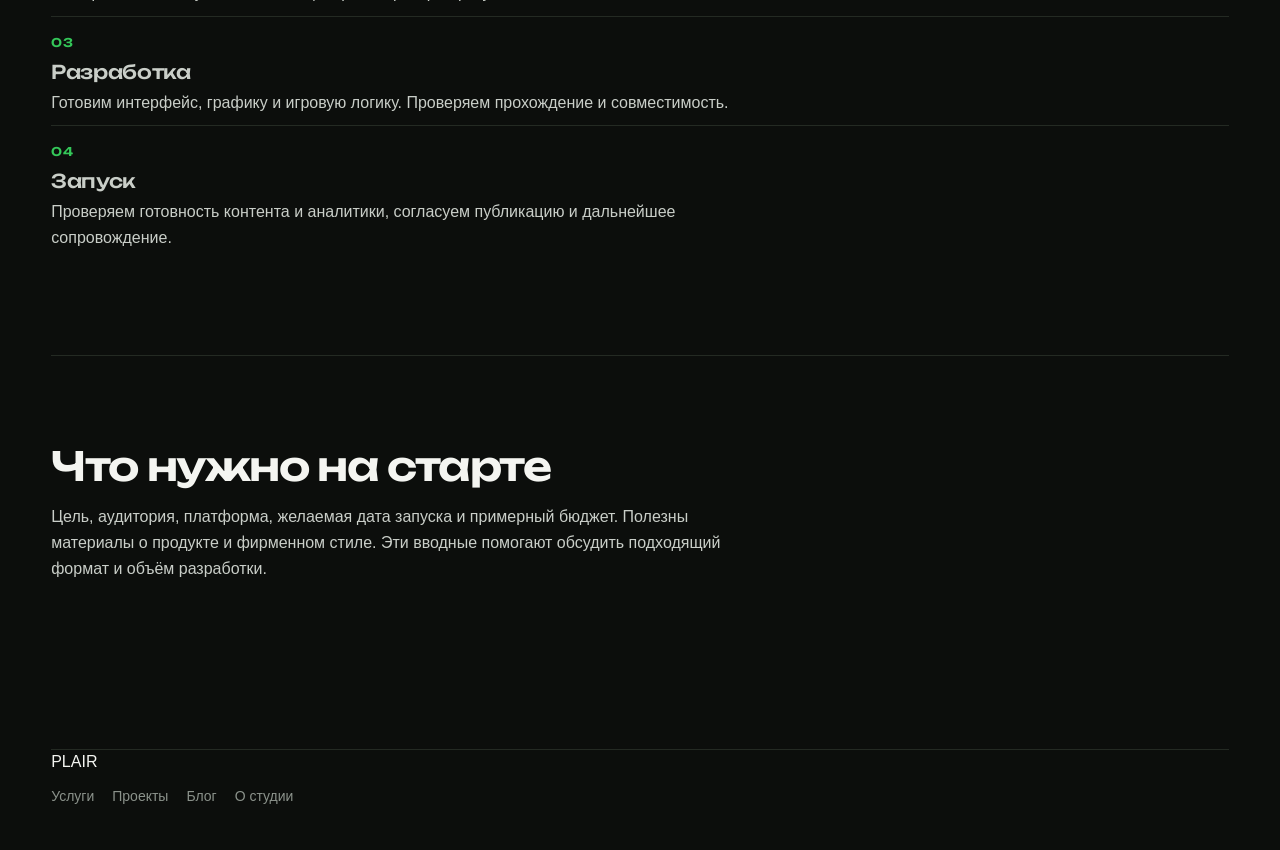
==== commit 7ee55577: "Clip the sending overlay to the card's rounded corners Экран отправки размывает фон через backdrop-f" ====
--- a/about/index.html
+++ b/about/index.html
@@ -2,7 +2,7 @@
 <html lang="ru"><head><meta charset="utf-8"><meta name="viewport" content="width=device-width,initial-scale=1"><meta name="theme-color" content="#0C0E0C">
 <title>О PLAIR — игровые проекты и геймификация для бизнеса</title><meta name="description" content="PLAIR — студия игровых проектов для бизнеса. Промо, геймификация и образование: разрабатываем игровые форматы под задачи продукта, команды и аудитории."><link rel="canonical" href="https://plair.pro/about/"><meta name="robots" content="index,follow,max-image-preview:large">
 <meta property="og:locale" content="ru_RU"><meta property="og:type" content="website"><meta property="og:site_name" content="PLAIR"><meta property="og:title" content="О PLAIR — игровые проекты и геймификация для бизнеса"><meta property="og:description" content="PLAIR — студия игровых проектов для бизнеса. Промо, геймификация и образование: разрабатываем игровые форматы под задачи продукта, команды и аудитории."><meta property="og:url" content="https://plair.pro/about/"><meta property="og:image" content="https://plair.pro/assets/og-card.jpg"><meta property="og:image:width" content="1200"><meta property="og:image:height" content="630"><meta property="og:image:alt" content="PLAIR — игровые проекты для бизнеса"><meta name="twitter:card" content="summary_large_image">
-<link rel="icon" href="/assets/favicon.svg" type="image/svg+xml"><link rel="preconnect" href="https://fonts.googleapis.com"><link rel="preconnect" href="https://fonts.gstatic.com" crossorigin><link rel="stylesheet" href="https://fonts.googleapis.com/css2?family=Unbounded:wght@300;400;600;800&display=swap"><link rel="stylesheet" href="/styles.css?v=25"><link rel="stylesheet" href="/seo.css?v=25"><script src="/content.js?v=25" defer></script><script src="/app.js?v=25" defer></script>
+<link rel="icon" href="/assets/favicon.svg" type="image/svg+xml"><link rel="preconnect" href="https://fonts.googleapis.com"><link rel="preconnect" href="https://fonts.gstatic.com" crossorigin><link rel="stylesheet" href="https://fonts.googleapis.com/css2?family=Unbounded:wght@300;400;600;800&display=swap"><link rel="stylesheet" href="/styles.css?v=26"><link rel="stylesheet" href="/seo.css?v=26"><script src="/content.js?v=26" defer></script><script src="/app.js?v=26" defer></script>
 <script type="application/ld+json">{"@context": "https://schema.org", "@graph": [{"@type": "Organization", "@id": "https://plair.pro/#organization", "name": "PLAIR", "url": "https://plair.pro/", "foundingDate": "2024", "foundingLocation": {"@type": "Place", "name": "Иннополис"}, "description": "Игровые проекты для бизнеса: промо, геймификация, выставочные и музейные интерактивы, образование."}, {"@type": "WebPage", "@id": "https://plair.pro/about/#webpage", "url": "https://plair.pro/about/", "name": "О студии PLAIR", "description": "PLAIR — студия игровых проектов для бизнеса. Промо, геймификация и образование: разрабатываем игровые форматы под задачи продукта, команды и аудитории.", "inLanguage": "ru", "isPartOf": {"@id": "https://plair.pro/#website"}}, {"@type": "BreadcrumbList", "itemListElement": [{"@type": "ListItem", "position": 1, "name": "Главная", "item": "https://plair.pro/"}, {"@type": "ListItem", "position": 2, "name": "О студии PLAIR", "item": "https://plair.pro/about/"}]}]}</script></head>
 <body><a class="skip-link" href="#main">К содержанию</a><div class="site-shell"><header class="home-header">
       <div class="home-header-left">
--- a/styles.css
+++ b/styles.css
@@ -156,9 +156,13 @@
 .contact-dialog[open]{display:flex;justify-content:center;align-items:center;
   align-items:safe center;padding-block:16px}
 .contact-dialog::backdrop{background:rgba(4,6,4,.82);backdrop-filter:blur(6px)}
+/* overflow:hidden здесь не ради прокрутки: экран отправки размывает фон
+   через backdrop-filter, а размытая область у браузеров прямоугольная и
+   собственное скругление её не обрезает — по углам карточки вылезали
+   квадратные заплатки. Обрезка на самой карточке убирает их. */
 .contact-inner{width:min(760px,calc(100% - 2*var(--gutter)));margin-block:auto;background:var(--bg-2);color:var(--ink);
   border:1px solid var(--line-2);border-radius:var(--radius);padding:clamp(20px,3vw,44px);
-  display:flex;flex-direction:column;gap:20px}
+  overflow:hidden;display:flex;flex-direction:column;gap:20px}
 .contact-top{display:flex;justify-content:space-between;align-items:center;font-size:12px;
   letter-spacing:.18em;color:var(--muted)}
 .close-button{width:44px;height:44px;border:1px solid var(--line-2);border-radius:50%;background:none;
@@ -206,7 +210,8 @@
 .contact-inner{position:relative}
 .sending{display:none}
 .sending.is-on{position:absolute;inset:0;z-index:5;display:grid;place-content:center;justify-items:center;
-  gap:30px;border-radius:inherit;background:color-mix(in srgb,var(--bg-2) 90%,transparent);backdrop-filter:blur(4px)}
+  gap:30px;border-radius:var(--radius);overflow:hidden;
+  background:color-mix(in srgb,var(--bg-2) 90%,transparent);backdrop-filter:blur(4px)}
 .cube-scene{position:relative;width:150px;height:150px;perspective:560px;display:grid;place-items:center}
 .cube-lift{transform-style:preserve-3d;animation:cube-float 2.3s ease-in-out infinite alternate}
 .cube{--s:52px;position:relative;width:var(--s);height:var(--s);transform-style:preserve-3d;
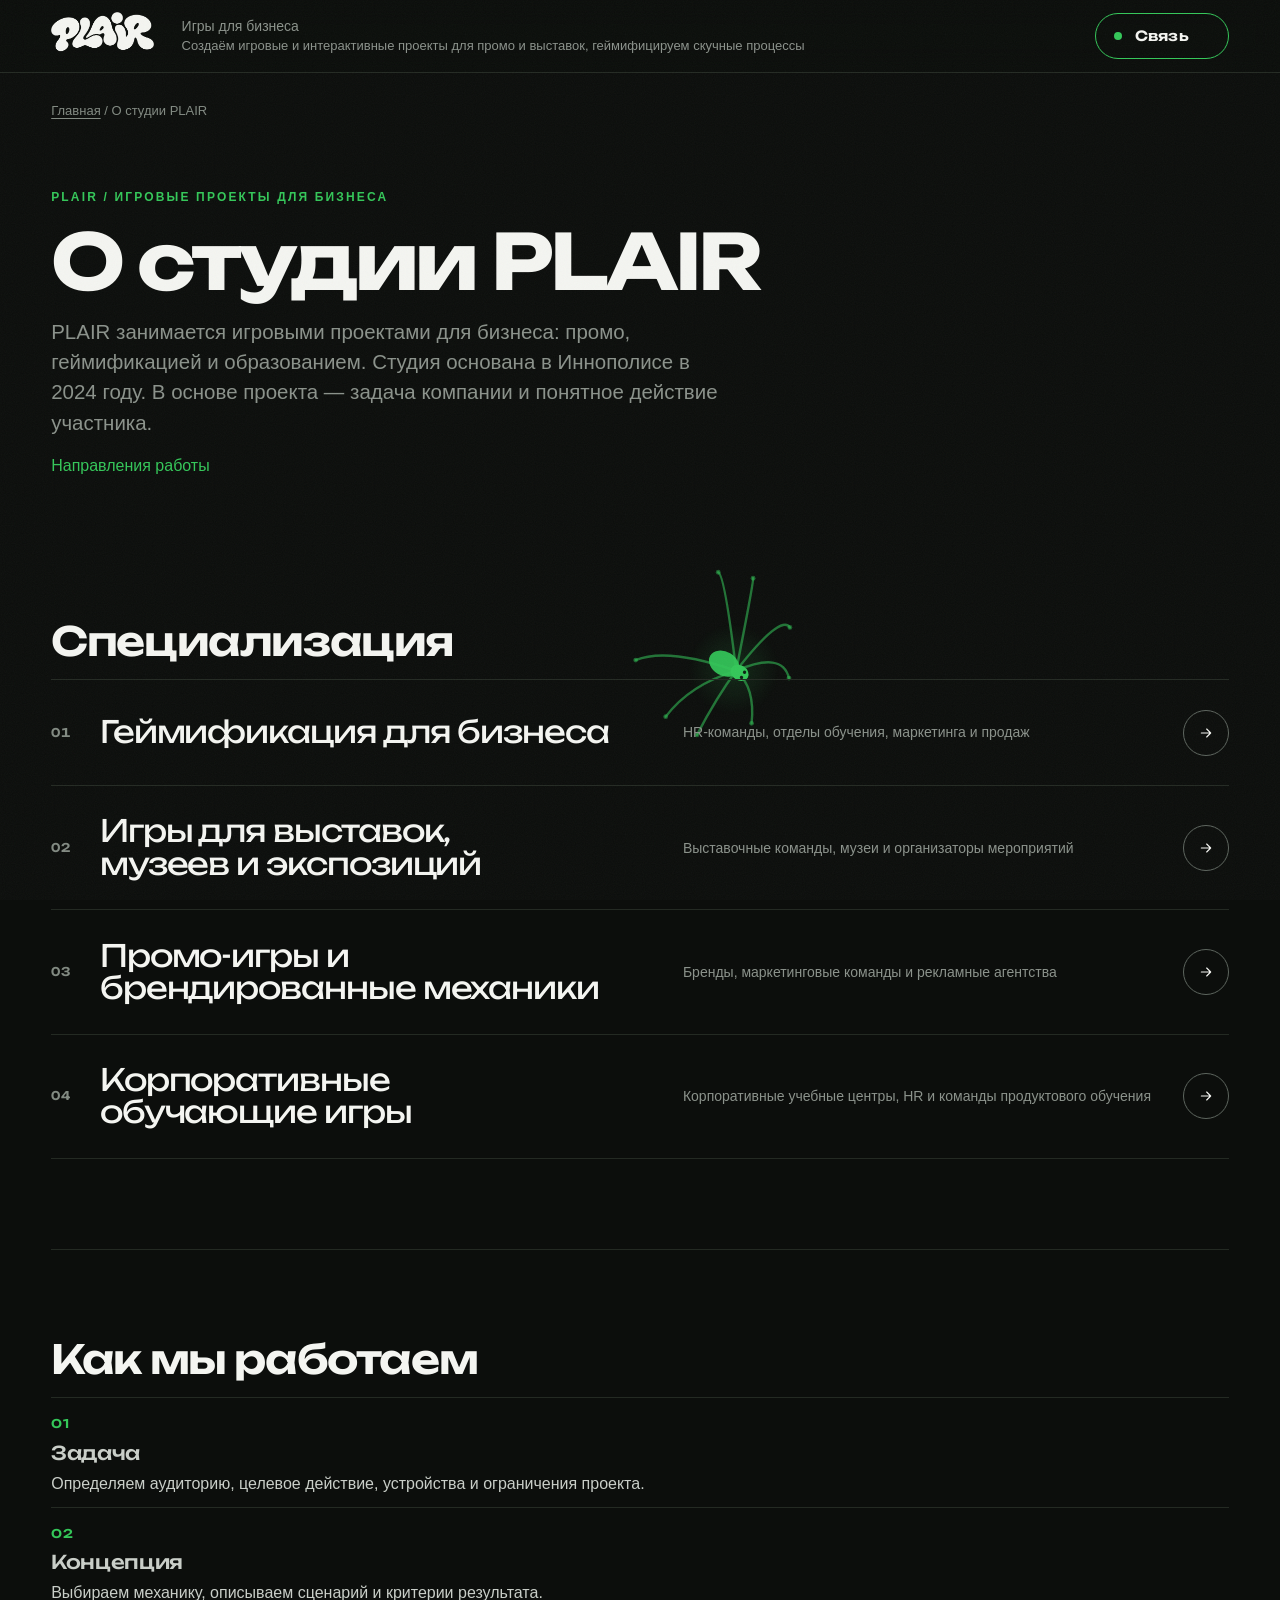
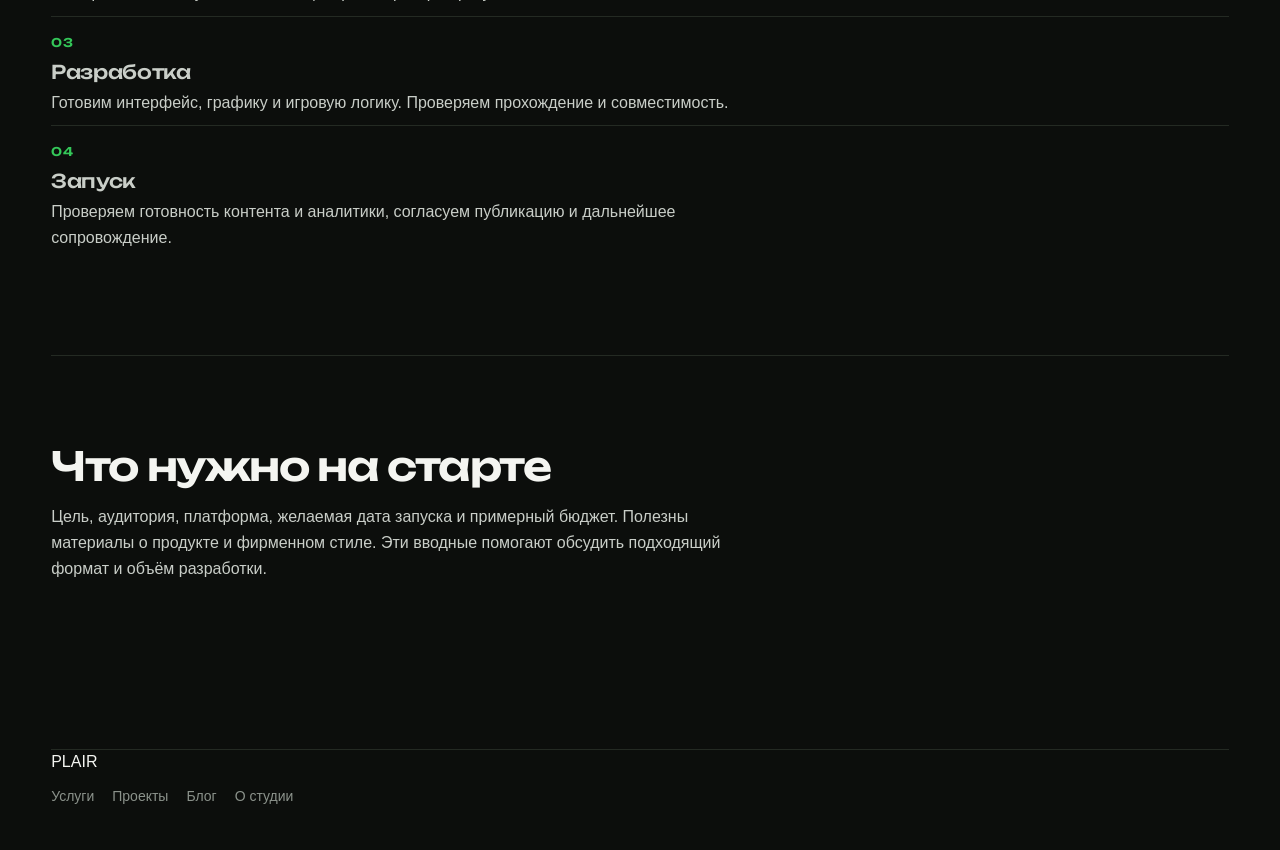
==== commit 0791e52f: "Send contact form submissions to a Telegram bot Почта отпала: FormSubmit заявки принимал, но писем н" ====
--- a/about/index.html
+++ b/about/index.html
@@ -2,7 +2,7 @@
 <html lang="ru"><head><meta charset="utf-8"><meta name="viewport" content="width=device-width,initial-scale=1"><meta name="theme-color" content="#0C0E0C">
 <title>О PLAIR — игровые проекты и геймификация для бизнеса</title><meta name="description" content="PLAIR — студия игровых проектов для бизнеса. Промо, геймификация и образование: разрабатываем игровые форматы под задачи продукта, команды и аудитории."><link rel="canonical" href="https://plair.pro/about/"><meta name="robots" content="index,follow,max-image-preview:large">
 <meta property="og:locale" content="ru_RU"><meta property="og:type" content="website"><meta property="og:site_name" content="PLAIR"><meta property="og:title" content="О PLAIR — игровые проекты и геймификация для бизнеса"><meta property="og:description" content="PLAIR — студия игровых проектов для бизнеса. Промо, геймификация и образование: разрабатываем игровые форматы под задачи продукта, команды и аудитории."><meta property="og:url" content="https://plair.pro/about/"><meta property="og:image" content="https://plair.pro/assets/og-card.jpg"><meta property="og:image:width" content="1200"><meta property="og:image:height" content="630"><meta property="og:image:alt" content="PLAIR — игровые проекты для бизнеса"><meta name="twitter:card" content="summary_large_image">
-<link rel="icon" href="/assets/favicon.svg" type="image/svg+xml"><link rel="preconnect" href="https://fonts.googleapis.com"><link rel="preconnect" href="https://fonts.gstatic.com" crossorigin><link rel="stylesheet" href="https://fonts.googleapis.com/css2?family=Unbounded:wght@300;400;600;800&display=swap"><link rel="stylesheet" href="/styles.css?v=26"><link rel="stylesheet" href="/seo.css?v=26"><script src="/content.js?v=26" defer></script><script src="/app.js?v=26" defer></script>
+<link rel="icon" href="/assets/favicon.svg" type="image/svg+xml"><link rel="preconnect" href="https://fonts.googleapis.com"><link rel="preconnect" href="https://fonts.gstatic.com" crossorigin><link rel="stylesheet" href="https://fonts.googleapis.com/css2?family=Unbounded:wght@300;400;600;800&display=swap"><link rel="stylesheet" href="/styles.css?v=27"><link rel="stylesheet" href="/seo.css?v=27"><script src="/content.js?v=27" defer></script><script src="/app.js?v=27" defer></script>
 <script type="application/ld+json">{"@context": "https://schema.org", "@graph": [{"@type": "Organization", "@id": "https://plair.pro/#organization", "name": "PLAIR", "url": "https://plair.pro/", "foundingDate": "2024", "foundingLocation": {"@type": "Place", "name": "Иннополис"}, "description": "Игровые проекты для бизнеса: промо, геймификация, выставочные и музейные интерактивы, образование."}, {"@type": "WebPage", "@id": "https://plair.pro/about/#webpage", "url": "https://plair.pro/about/", "name": "О студии PLAIR", "description": "PLAIR — студия игровых проектов для бизнеса. Промо, геймификация и образование: разрабатываем игровые форматы под задачи продукта, команды и аудитории.", "inLanguage": "ru", "isPartOf": {"@id": "https://plair.pro/#website"}}, {"@type": "BreadcrumbList", "itemListElement": [{"@type": "ListItem", "position": 1, "name": "Главная", "item": "https://plair.pro/"}, {"@type": "ListItem", "position": 2, "name": "О студии PLAIR", "item": "https://plair.pro/about/"}]}]}</script></head>
 <body><a class="skip-link" href="#main">К содержанию</a><div class="site-shell"><header class="home-header">
       <div class="home-header-left">
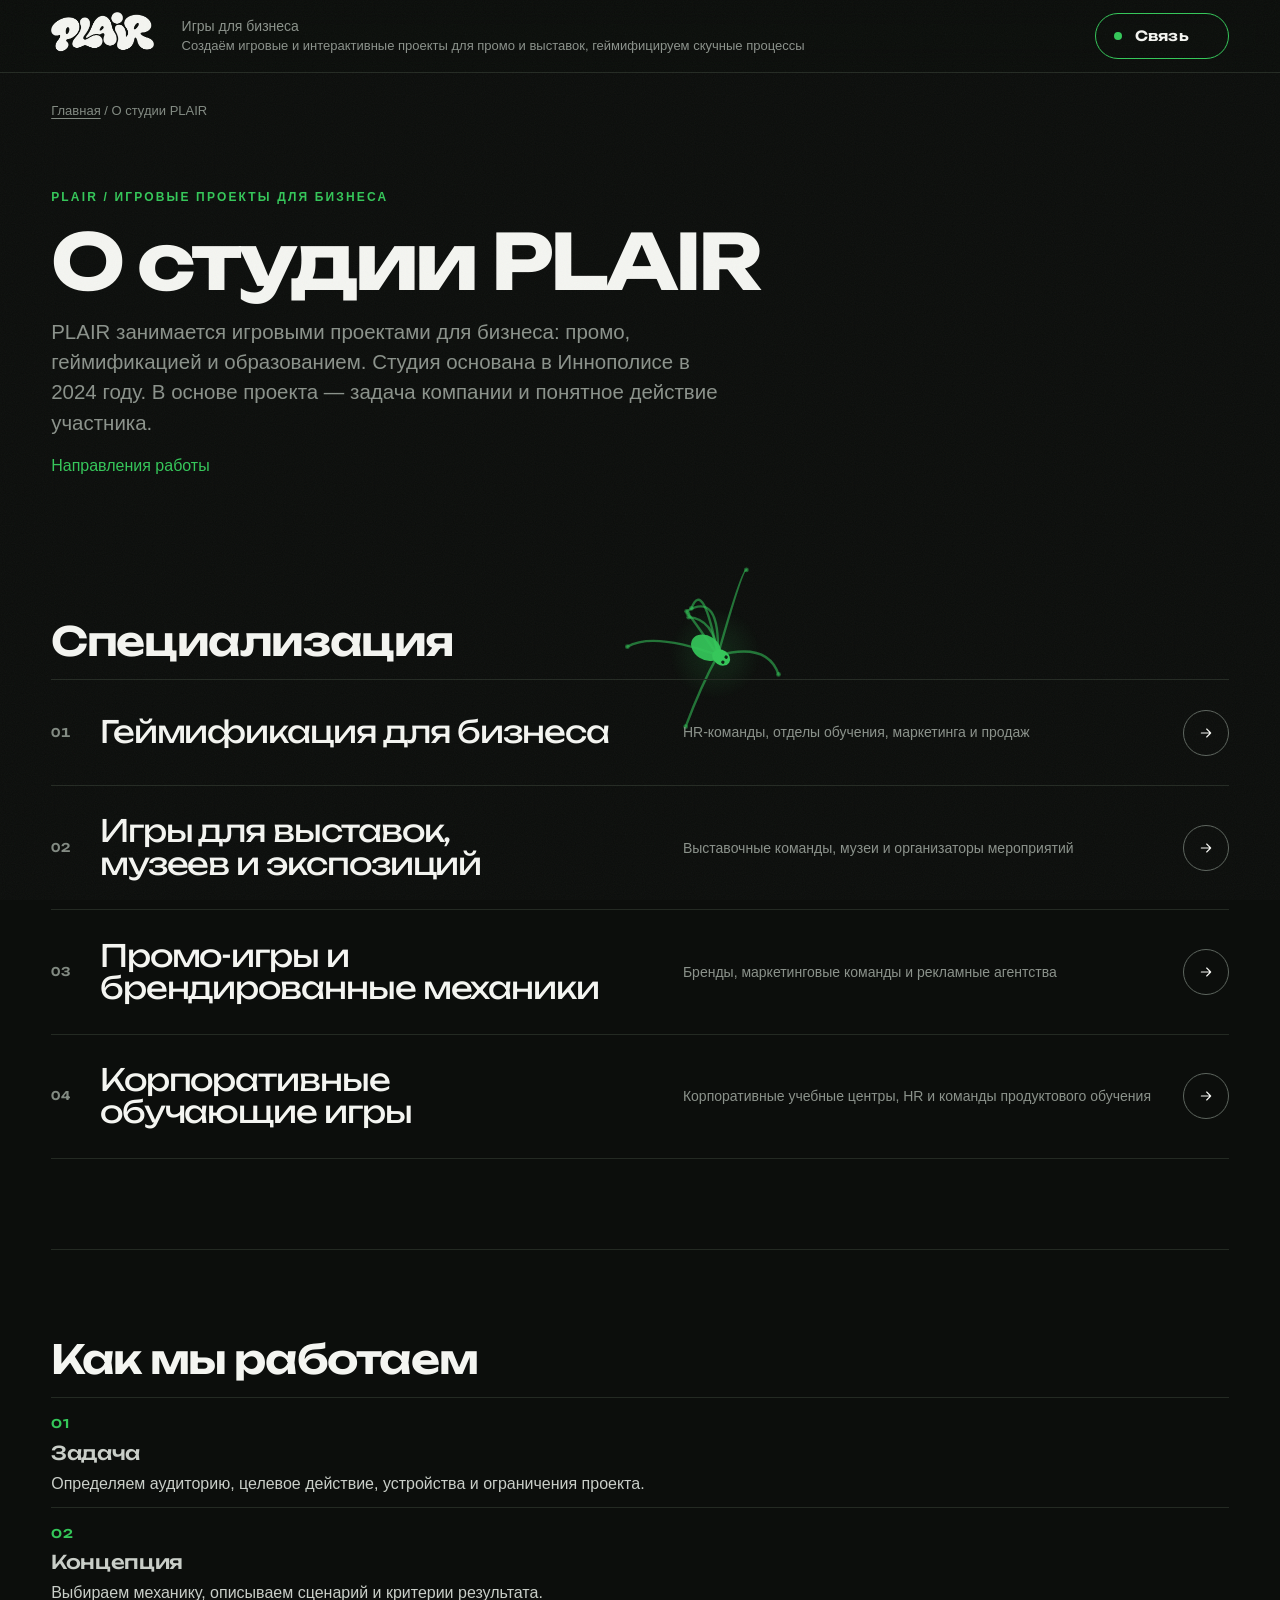
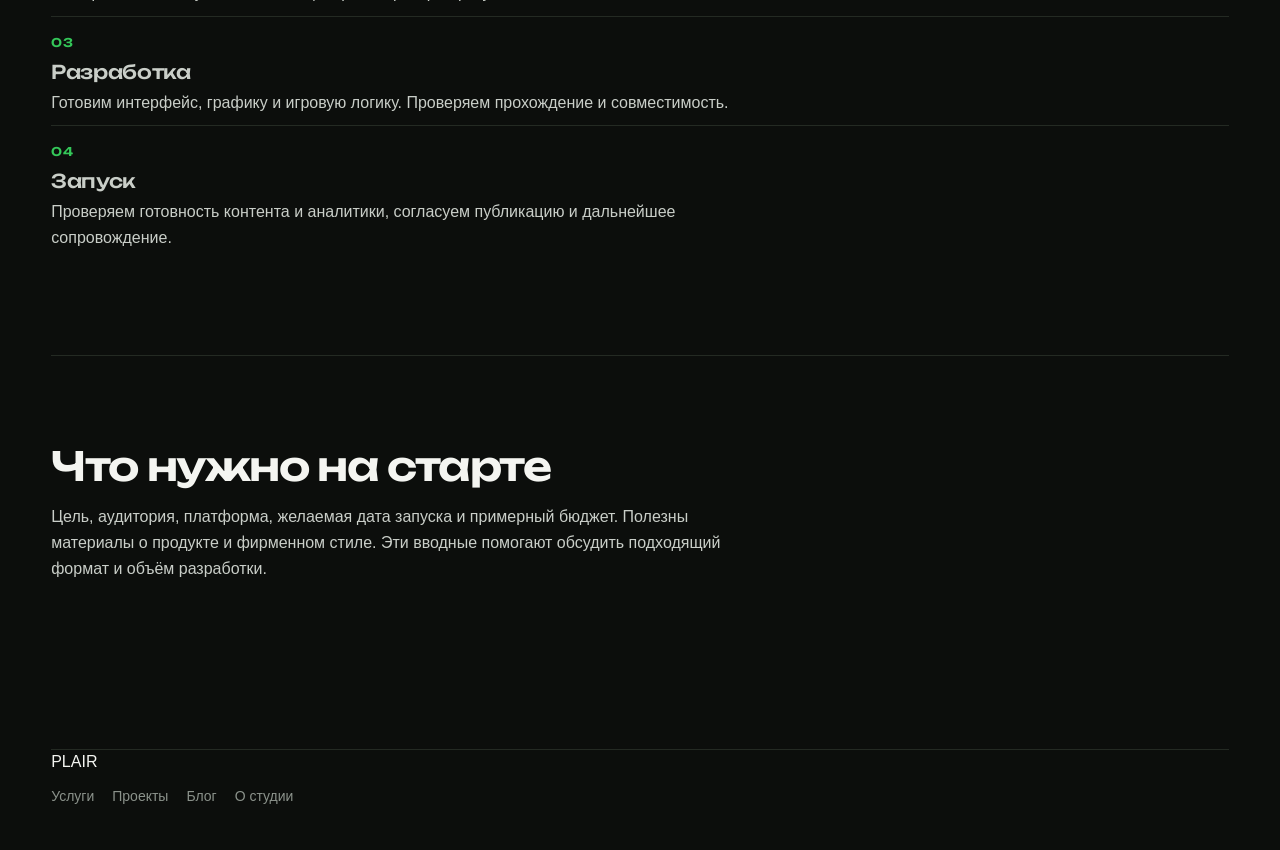
==== commit 5fd49b9c: "Bump asset version so the new bot settings are not served from cache Настройки правились прямо в реп" ====
--- a/about/index.html
+++ b/about/index.html
@@ -2,7 +2,7 @@
 <html lang="ru"><head><meta charset="utf-8"><meta name="viewport" content="width=device-width,initial-scale=1"><meta name="theme-color" content="#0C0E0C">
 <title>О PLAIR — игровые проекты и геймификация для бизнеса</title><meta name="description" content="PLAIR — студия игровых проектов для бизнеса. Промо, геймификация и образование: разрабатываем игровые форматы под задачи продукта, команды и аудитории."><link rel="canonical" href="https://plair.pro/about/"><meta name="robots" content="index,follow,max-image-preview:large">
 <meta property="og:locale" content="ru_RU"><meta property="og:type" content="website"><meta property="og:site_name" content="PLAIR"><meta property="og:title" content="О PLAIR — игровые проекты и геймификация для бизнеса"><meta property="og:description" content="PLAIR — студия игровых проектов для бизнеса. Промо, геймификация и образование: разрабатываем игровые форматы под задачи продукта, команды и аудитории."><meta property="og:url" content="https://plair.pro/about/"><meta property="og:image" content="https://plair.pro/assets/og-card.jpg"><meta property="og:image:width" content="1200"><meta property="og:image:height" content="630"><meta property="og:image:alt" content="PLAIR — игровые проекты для бизнеса"><meta name="twitter:card" content="summary_large_image">
-<link rel="icon" href="/assets/favicon.svg" type="image/svg+xml"><link rel="preconnect" href="https://fonts.googleapis.com"><link rel="preconnect" href="https://fonts.gstatic.com" crossorigin><link rel="stylesheet" href="https://fonts.googleapis.com/css2?family=Unbounded:wght@300;400;600;800&display=swap"><link rel="stylesheet" href="/styles.css?v=27"><link rel="stylesheet" href="/seo.css?v=27"><script src="/content.js?v=27" defer></script><script src="/app.js?v=27" defer></script>
+<link rel="icon" href="/assets/favicon.svg" type="image/svg+xml"><link rel="preconnect" href="https://fonts.googleapis.com"><link rel="preconnect" href="https://fonts.gstatic.com" crossorigin><link rel="stylesheet" href="https://fonts.googleapis.com/css2?family=Unbounded:wght@300;400;600;800&display=swap"><link rel="stylesheet" href="/styles.css?v=28"><link rel="stylesheet" href="/seo.css?v=28"><script src="/content.js?v=28" defer></script><script src="/app.js?v=28" defer></script>
 <script type="application/ld+json">{"@context": "https://schema.org", "@graph": [{"@type": "Organization", "@id": "https://plair.pro/#organization", "name": "PLAIR", "url": "https://plair.pro/", "foundingDate": "2024", "foundingLocation": {"@type": "Place", "name": "Иннополис"}, "description": "Игровые проекты для бизнеса: промо, геймификация, выставочные и музейные интерактивы, образование."}, {"@type": "WebPage", "@id": "https://plair.pro/about/#webpage", "url": "https://plair.pro/about/", "name": "О студии PLAIR", "description": "PLAIR — студия игровых проектов для бизнеса. Промо, геймификация и образование: разрабатываем игровые форматы под задачи продукта, команды и аудитории.", "inLanguage": "ru", "isPartOf": {"@id": "https://plair.pro/#website"}}, {"@type": "BreadcrumbList", "itemListElement": [{"@type": "ListItem", "position": 1, "name": "Главная", "item": "https://plair.pro/"}, {"@type": "ListItem", "position": 2, "name": "О студии PLAIR", "item": "https://plair.pro/about/"}]}]}</script></head>
 <body><a class="skip-link" href="#main">К содержанию</a><div class="site-shell"><header class="home-header">
       <div class="home-header-left">
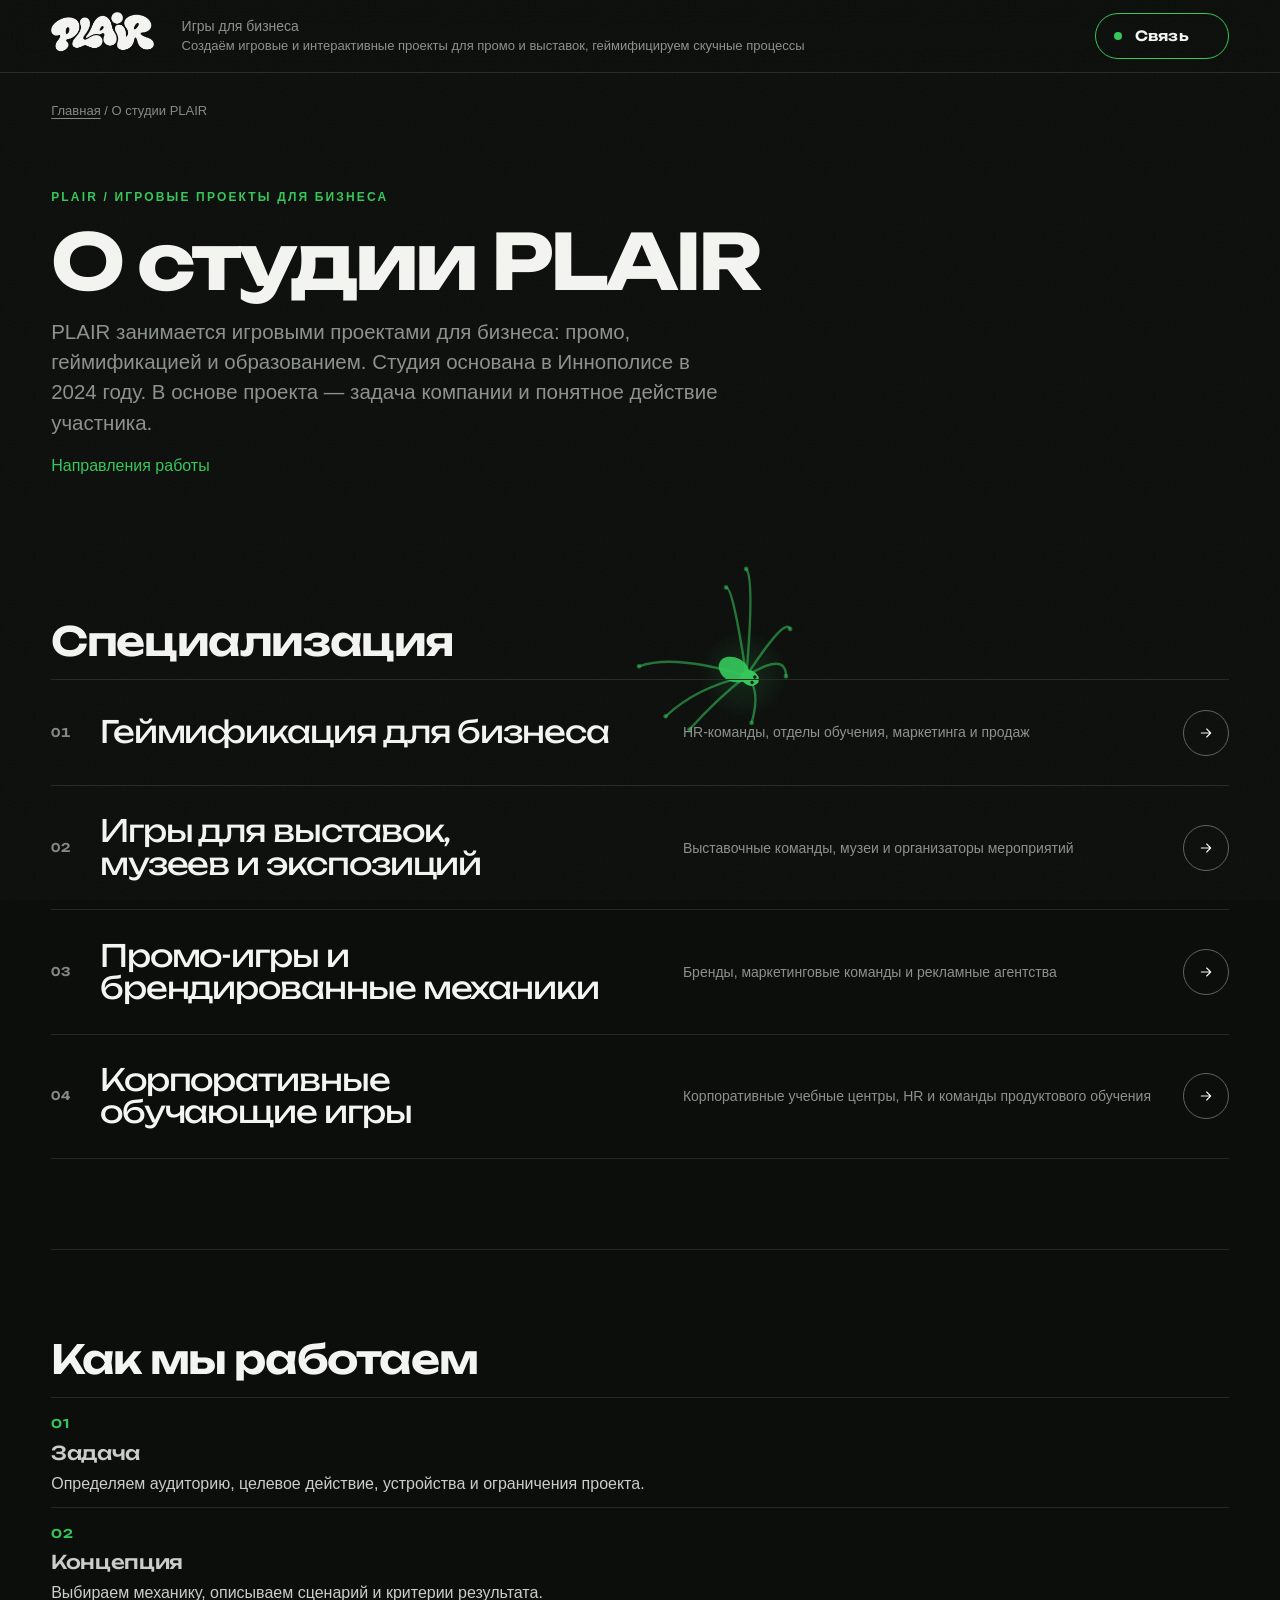
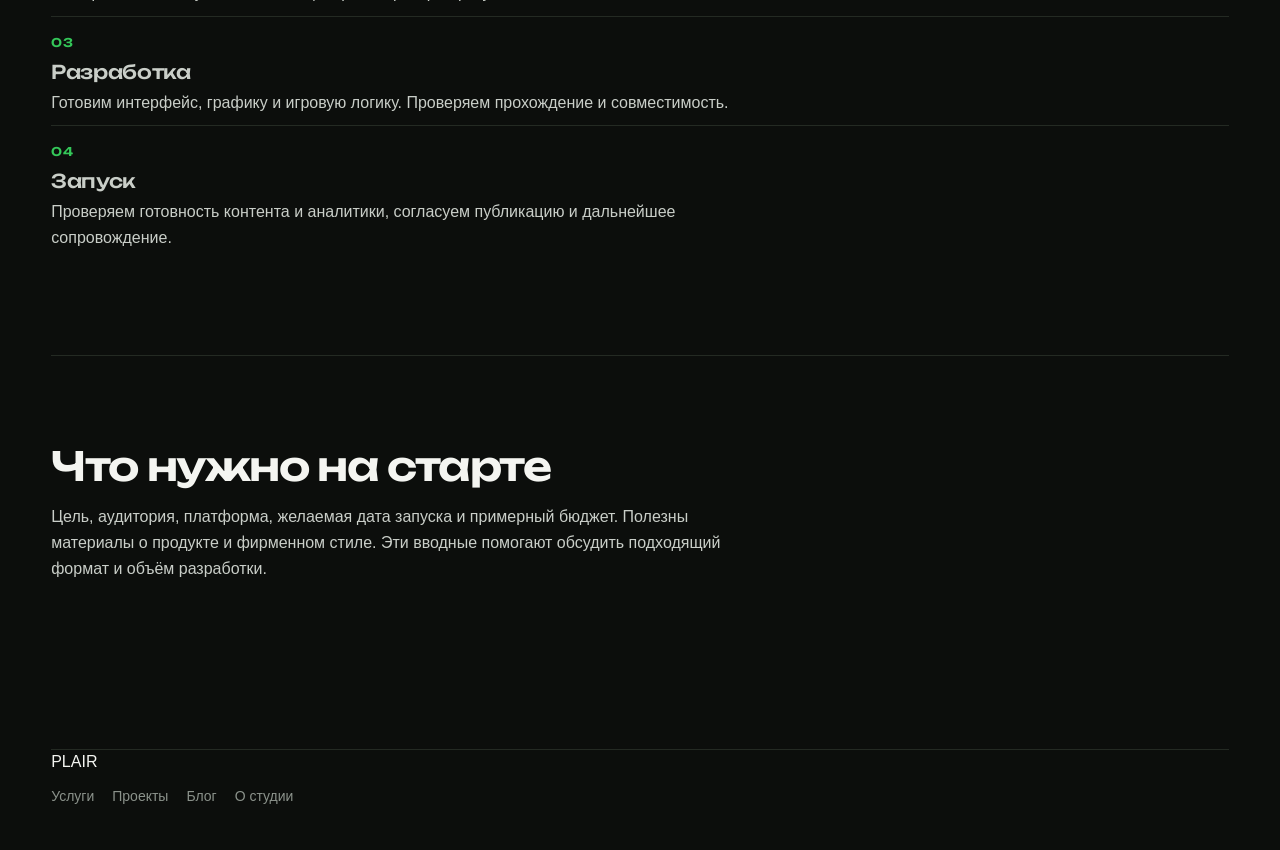
==== commit 3d811090: "Добавить кейс Math Road и вписать знак в подвале по ширине экрана Портфолио: Math Road (Web) — ранне" ====
--- a/about/index.html
+++ b/about/index.html
@@ -2,7 +2,7 @@
 <html lang="ru"><head><meta charset="utf-8"><meta name="viewport" content="width=device-width,initial-scale=1"><meta name="theme-color" content="#0C0E0C">
 <title>О PLAIR — игровые проекты и геймификация для бизнеса</title><meta name="description" content="PLAIR — студия игровых проектов для бизнеса. Промо, геймификация и образование: разрабатываем игровые форматы под задачи продукта, команды и аудитории."><link rel="canonical" href="https://plair.pro/about/"><meta name="robots" content="index,follow,max-image-preview:large">
 <meta property="og:locale" content="ru_RU"><meta property="og:type" content="website"><meta property="og:site_name" content="PLAIR"><meta property="og:title" content="О PLAIR — игровые проекты и геймификация для бизнеса"><meta property="og:description" content="PLAIR — студия игровых проектов для бизнеса. Промо, геймификация и образование: разрабатываем игровые форматы под задачи продукта, команды и аудитории."><meta property="og:url" content="https://plair.pro/about/"><meta property="og:image" content="https://plair.pro/assets/og-card.jpg"><meta property="og:image:width" content="1200"><meta property="og:image:height" content="630"><meta property="og:image:alt" content="PLAIR — игровые проекты для бизнеса"><meta name="twitter:card" content="summary_large_image">
-<link rel="icon" href="/assets/favicon.svg" type="image/svg+xml"><link rel="preconnect" href="https://fonts.googleapis.com"><link rel="preconnect" href="https://fonts.gstatic.com" crossorigin><link rel="stylesheet" href="https://fonts.googleapis.com/css2?family=Unbounded:wght@300;400;600;800&display=swap"><link rel="stylesheet" href="/styles.css?v=28"><link rel="stylesheet" href="/seo.css?v=28"><script src="/content.js?v=28" defer></script><script src="/app.js?v=28" defer></script>
+<link rel="icon" href="/assets/favicon.svg" type="image/svg+xml"><link rel="preconnect" href="https://fonts.googleapis.com"><link rel="preconnect" href="https://fonts.gstatic.com" crossorigin><link rel="stylesheet" href="https://fonts.googleapis.com/css2?family=Unbounded:wght@300;400;600;800&display=swap"><link rel="stylesheet" href="/styles.css?v=29"><link rel="stylesheet" href="/seo.css?v=29"><script src="/content.js?v=29" defer></script><script src="/app.js?v=29" defer></script>
 <script type="application/ld+json">{"@context": "https://schema.org", "@graph": [{"@type": "Organization", "@id": "https://plair.pro/#organization", "name": "PLAIR", "url": "https://plair.pro/", "foundingDate": "2024", "foundingLocation": {"@type": "Place", "name": "Иннополис"}, "description": "Игровые проекты для бизнеса: промо, геймификация, выставочные и музейные интерактивы, образование."}, {"@type": "WebPage", "@id": "https://plair.pro/about/#webpage", "url": "https://plair.pro/about/", "name": "О студии PLAIR", "description": "PLAIR — студия игровых проектов для бизнеса. Промо, геймификация и образование: разрабатываем игровые форматы под задачи продукта, команды и аудитории.", "inLanguage": "ru", "isPartOf": {"@id": "https://plair.pro/#website"}}, {"@type": "BreadcrumbList", "itemListElement": [{"@type": "ListItem", "position": 1, "name": "Главная", "item": "https://plair.pro/"}, {"@type": "ListItem", "position": 2, "name": "О студии PLAIR", "item": "https://plair.pro/about/"}]}]}</script></head>
 <body><a class="skip-link" href="#main">К содержанию</a><div class="site-shell"><header class="home-header">
       <div class="home-header-left">
--- a/styles.css
+++ b/styles.css
@@ -128,8 +128,12 @@
    его за серую линию сверху и за строку ссылок снизу, а занимаемая
    высота остаётся прежней. Курсор он не перехватывает — иначе перекрыл
    бы ссылки подвала; координаты берём из окна. */
-.footer-word{display:block;width:100%;--bleed:clamp(50px,7vw,120px);
-  height:calc(clamp(190px,28vw,410px) + var(--bleed) * 2);
+/* --bleed объявлен через @property, чтобы скрипт мог прочитать его
+   уже посчитанным в пикселях: он вписывает знак в полосу без этой
+   прибавки, а разлёт частиц считает вместе с ней. */
+@property --bleed{syntax:"<length>";inherits:false;initial-value:0px}
+.footer-word{display:block;width:100%;--bleed:clamp(24px,7vw,120px);
+  height:calc(clamp(160px,28vw,410px) + var(--bleed) * 2);
   margin-block:calc(-1 * var(--bleed));pointer-events:none}
 
 .footer-row{position:relative;z-index:1;
--- a/seo.css
+++ b/seo.css
@@ -28,17 +28,44 @@
 .ticker-row span{font-family:var(--display);font-size:clamp(15px,1.9vw,26px);font-weight:300;letter-spacing:-.03em;
   color:var(--dim);display:flex;align-items:center;gap:44px;white-space:nowrap}
 .ticker-row span::after{content:"";width:6px;height:6px;border-radius:50%;background:var(--accent);opacity:.8;flex:none}
-/* Движение, которое началось само и длится дольше пяти секунд, обязано иметь
-   способ остановки: кнопка, наведение и фокус — три разных способа. */
-.ticker:hover .ticker-row,.ticker:focus-within .ticker-row,.ticker[data-paused] .ticker-row{animation-play-state:paused}
+/* Движение, которое началось само и длится дольше пяти секунд, обязано
+   иметь способ остановки: кнопка и наведение — два разных способа.
+   Наведение слушает только сама лента: будь это вся полоса, кнопка
+   «пуск» не отпускала бы её, пока с неё не уведут курсор. */
+.ticker-view:hover .ticker-row,.ticker[data-paused] .ticker-row{animation-play-state:paused}
 .ticker-stop{flex:none;width:44px;height:44px;margin-right:6px;display:grid;place-items:center;background:none;
   border:0;border-left:1px solid var(--line);color:var(--dim);cursor:pointer;transition:color .2s}
 .ticker-stop:hover{color:var(--ink)}
 .ticker-stop svg{width:13px;height:13px;fill:currentColor}
 .ticker-stop .i-play{display:none}
-.ticker[data-paused] .ticker-stop .i-play{display:block}
-.ticker[data-paused] .ticker-stop .i-pause{display:none}
+[data-paused] .ticker-stop .i-play{display:block}
+[data-paused] .ticker-stop .i-pause{display:none}
 @keyframes ticker-slide{to{transform:translateX(-50%)}}
+
+/* ── «Нас выбрали»: лента логотипов ─────────────────────────
+   Тёмная полоса перед подвалом. Лента собрана из двух одинаковых
+   половин и едет ровно на половину своей ширины — стык незаметен.
+   Чтобы половина была именно половиной, отступ между логотипами
+   висит на самом логотипе (margin-right), а не на строке (gap):
+   иначе последний промежуток выпадает из расчёта и лента дёргается.  */
+.clients{background:var(--bg-2);border-block:1px solid var(--line);
+  margin-inline:calc(-1*var(--gutter));padding-block:clamp(28px,3.6vw,46px)}
+.clients-head{padding-inline:var(--gutter);margin:0 0 clamp(18px,2.2vw,28px)}
+.logo-strip{display:flex;align-items:center}
+.logo-view{flex:1;overflow:hidden;min-width:0;padding-block:6px;
+  -webkit-mask:linear-gradient(90deg,transparent,#000 6%,#000 94%,transparent);
+  mask:linear-gradient(90deg,transparent,#000 6%,#000 94%,transparent)}
+/* Никаких отступов на самой строке: сдвиг на 50% считается от всей её
+   ширины, и лишний padding увёл бы стык на половину этого отступа. */
+.logo-row{--logo-gap:clamp(48px,7vw,108px);
+  display:flex;align-items:center;width:max-content;
+  animation:ticker-slide 46s linear infinite}
+.logo-row img{display:block;flex:none;width:auto;height:clamp(24px,3.1vw,38px);
+  margin-right:var(--logo-gap);opacity:.7;transition:opacity .25s}
+.logo-view:hover .logo-row img{opacity:.92}
+.logo-view:hover .logo-row,.logo-strip[data-paused] .logo-row{animation-play-state:paused}
+/* Кнопка встаёт по той же вертикали, что и заголовок слева. */
+.logo-strip .ticker-stop{border-left:0;margin-right:max(0px,calc(var(--gutter) - 14px))}
 
 /* ── секции ────────────────────────────────────────────────── */
 .editorial-section{padding-block:clamp(48px,7vw,110px)}
@@ -224,6 +251,13 @@
 @media (prefers-reduced-motion:reduce){
   .ticker-row{animation:none}
   .ticker-stop{display:none}
+  /* Логотипы не едут — вторая половина ленты лишняя, а первая
+     становится обычной строкой с переносом. */
+  .logo-view{-webkit-mask:none;mask:none}
+  .logo-row{animation:none;width:auto;flex-wrap:wrap;justify-content:center;
+    padding-left:0;row-gap:clamp(18px,2.6vw,30px)}
+  .logo-row img[data-dupe]{display:none}
+  .logo-row img{margin-inline:calc(var(--logo-gap) / 2)}
   .carousel-track{scroll-behavior:auto}
   .service-card{transition:none}
 }
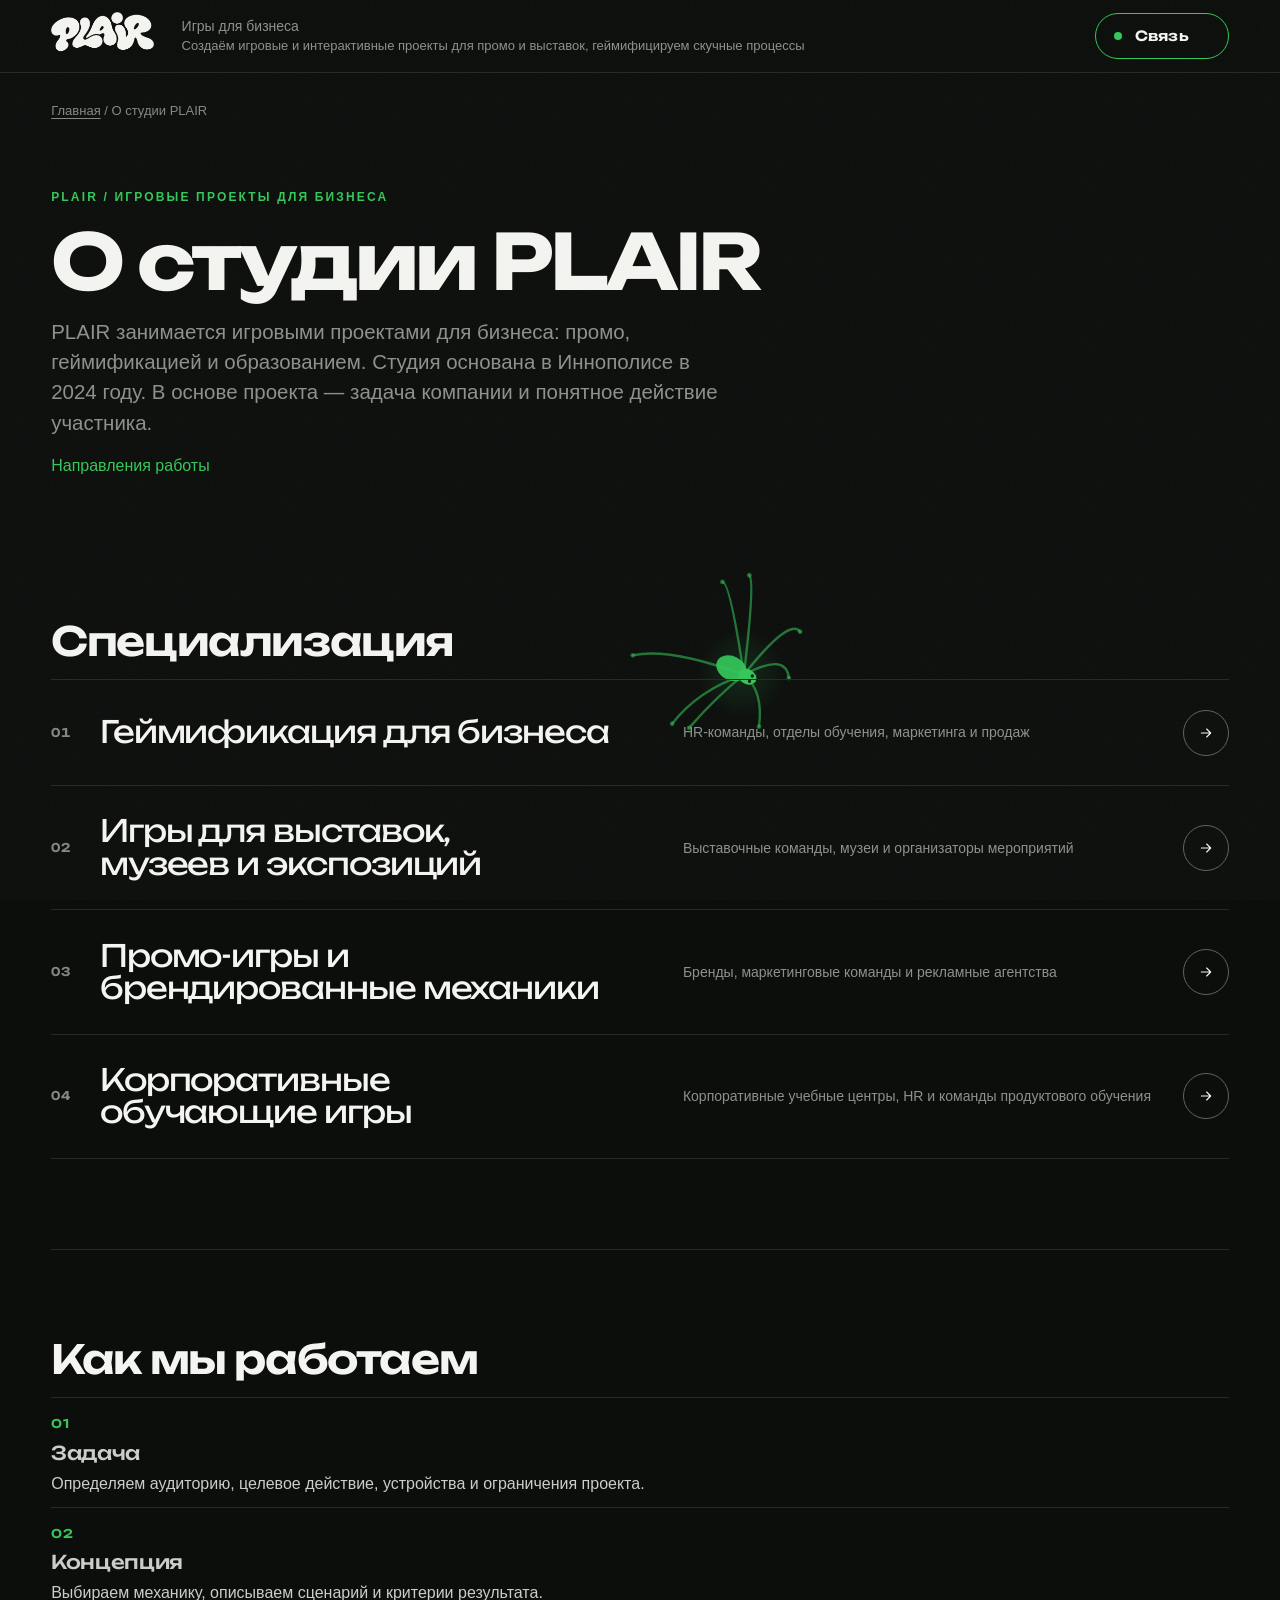
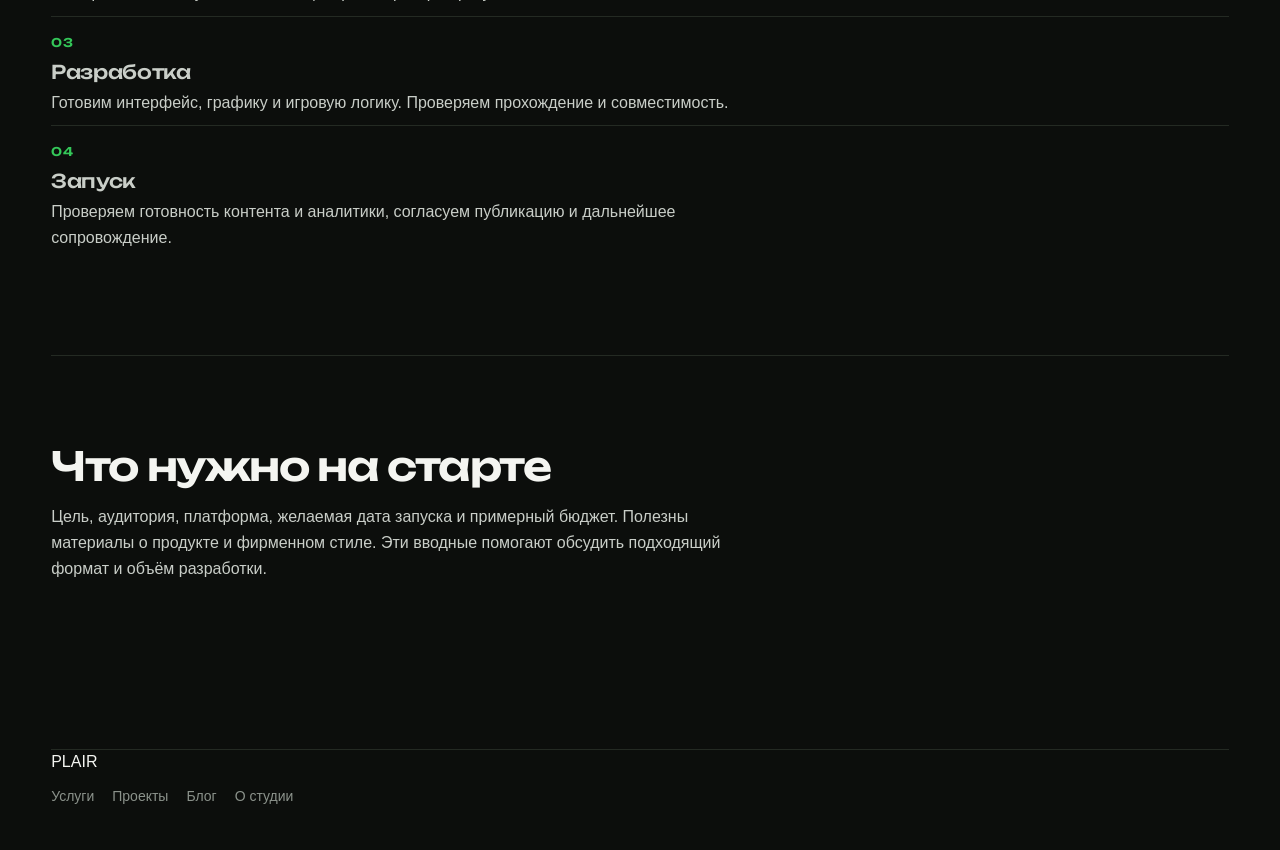
==== commit 316dc745: "Переименовать кейс в «Путь к универу» Название, под которым игра выходит, — русское; Math Road было " ====
--- a/about/index.html
+++ b/about/index.html
@@ -2,7 +2,7 @@
 <html lang="ru"><head><meta charset="utf-8"><meta name="viewport" content="width=device-width,initial-scale=1"><meta name="theme-color" content="#0C0E0C">
 <title>О PLAIR — игровые проекты и геймификация для бизнеса</title><meta name="description" content="PLAIR — студия игровых проектов для бизнеса. Промо, геймификация и образование: разрабатываем игровые форматы под задачи продукта, команды и аудитории."><link rel="canonical" href="https://plair.pro/about/"><meta name="robots" content="index,follow,max-image-preview:large">
 <meta property="og:locale" content="ru_RU"><meta property="og:type" content="website"><meta property="og:site_name" content="PLAIR"><meta property="og:title" content="О PLAIR — игровые проекты и геймификация для бизнеса"><meta property="og:description" content="PLAIR — студия игровых проектов для бизнеса. Промо, геймификация и образование: разрабатываем игровые форматы под задачи продукта, команды и аудитории."><meta property="og:url" content="https://plair.pro/about/"><meta property="og:image" content="https://plair.pro/assets/og-card.jpg"><meta property="og:image:width" content="1200"><meta property="og:image:height" content="630"><meta property="og:image:alt" content="PLAIR — игровые проекты для бизнеса"><meta name="twitter:card" content="summary_large_image">
-<link rel="icon" href="/assets/favicon.svg" type="image/svg+xml"><link rel="preconnect" href="https://fonts.googleapis.com"><link rel="preconnect" href="https://fonts.gstatic.com" crossorigin><link rel="stylesheet" href="https://fonts.googleapis.com/css2?family=Unbounded:wght@300;400;600;800&display=swap"><link rel="stylesheet" href="/styles.css?v=29"><link rel="stylesheet" href="/seo.css?v=29"><script src="/content.js?v=29" defer></script><script src="/app.js?v=29" defer></script>
+<link rel="icon" href="/assets/favicon.svg" type="image/svg+xml"><link rel="preconnect" href="https://fonts.googleapis.com"><link rel="preconnect" href="https://fonts.gstatic.com" crossorigin><link rel="stylesheet" href="https://fonts.googleapis.com/css2?family=Unbounded:wght@300;400;600;800&display=swap"><link rel="stylesheet" href="/styles.css?v=30"><link rel="stylesheet" href="/seo.css?v=30"><script src="/content.js?v=30" defer></script><script src="/app.js?v=30" defer></script>
 <script type="application/ld+json">{"@context": "https://schema.org", "@graph": [{"@type": "Organization", "@id": "https://plair.pro/#organization", "name": "PLAIR", "url": "https://plair.pro/", "foundingDate": "2024", "foundingLocation": {"@type": "Place", "name": "Иннополис"}, "description": "Игровые проекты для бизнеса: промо, геймификация, выставочные и музейные интерактивы, образование."}, {"@type": "WebPage", "@id": "https://plair.pro/about/#webpage", "url": "https://plair.pro/about/", "name": "О студии PLAIR", "description": "PLAIR — студия игровых проектов для бизнеса. Промо, геймификация и образование: разрабатываем игровые форматы под задачи продукта, команды и аудитории.", "inLanguage": "ru", "isPartOf": {"@id": "https://plair.pro/#website"}}, {"@type": "BreadcrumbList", "itemListElement": [{"@type": "ListItem", "position": 1, "name": "Главная", "item": "https://plair.pro/"}, {"@type": "ListItem", "position": 2, "name": "О студии PLAIR", "item": "https://plair.pro/about/"}]}]}</script></head>
 <body><a class="skip-link" href="#main">К содержанию</a><div class="site-shell"><header class="home-header">
       <div class="home-header-left">
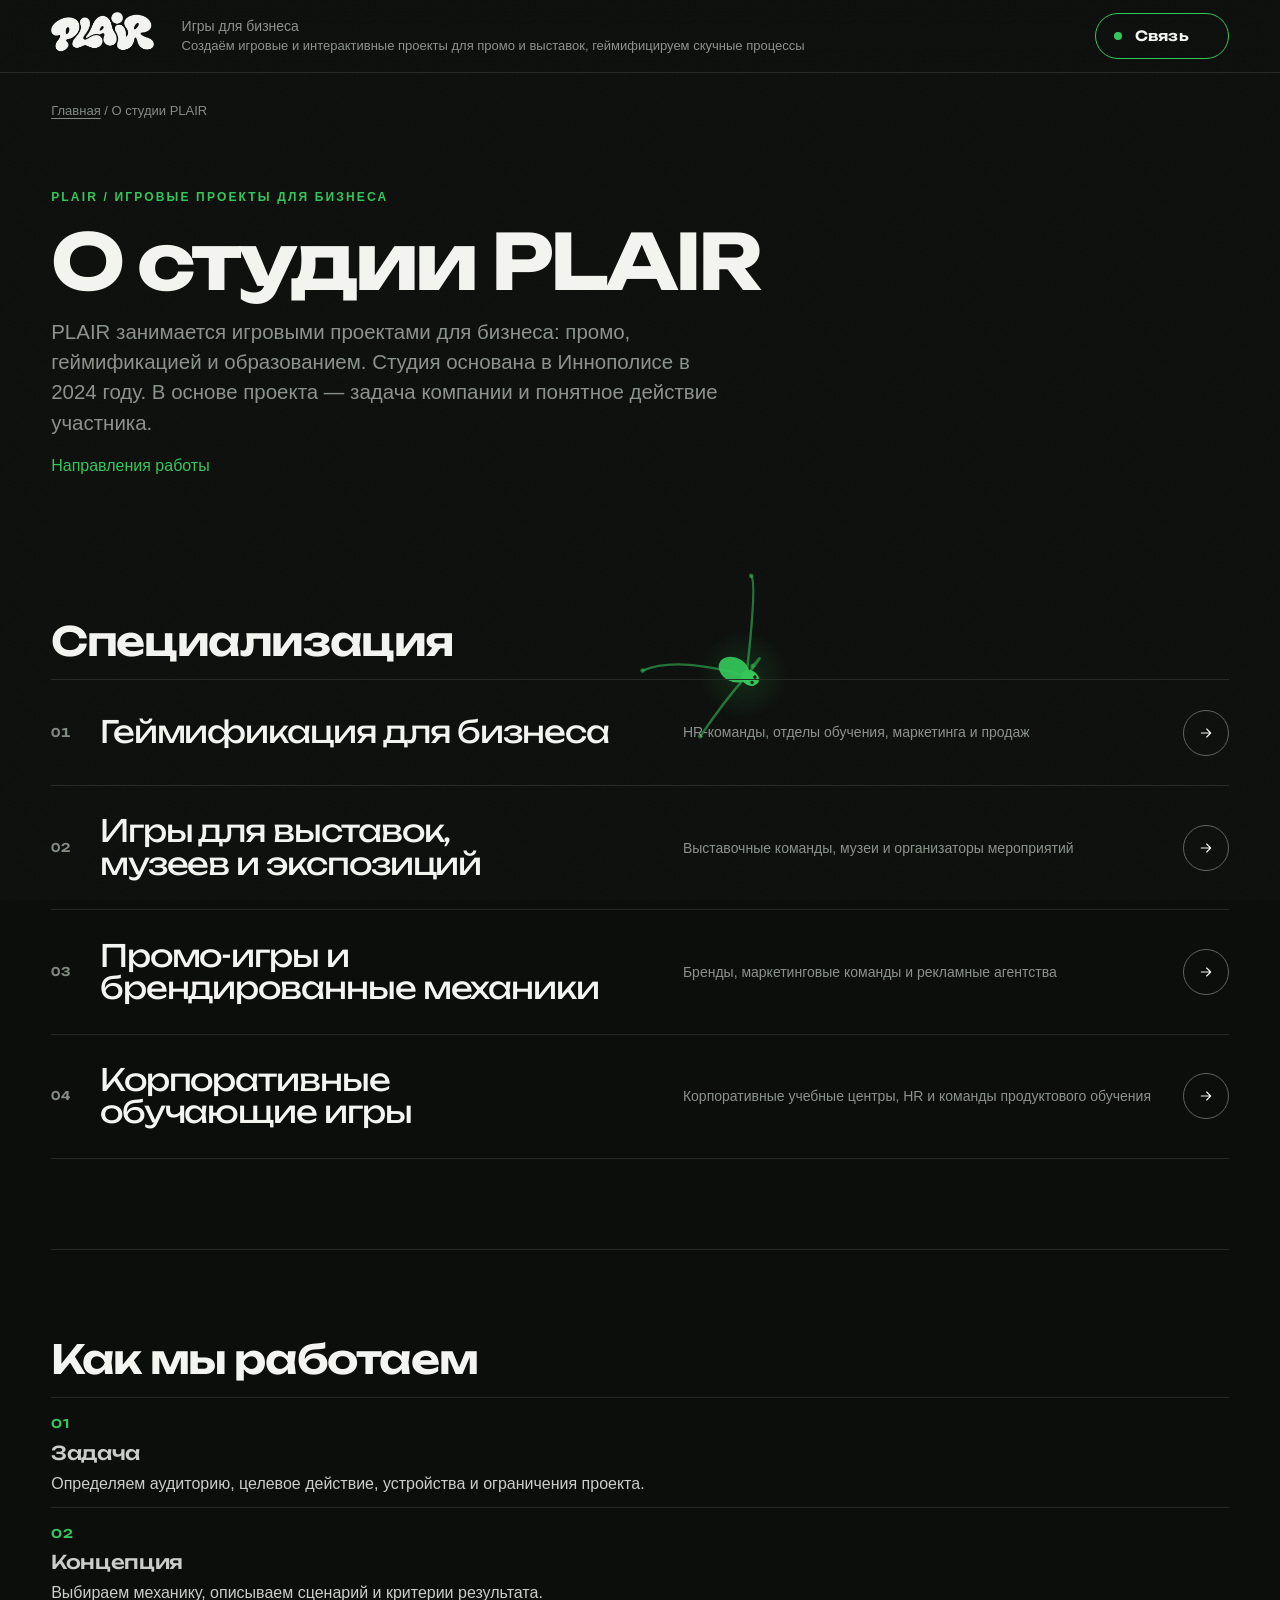
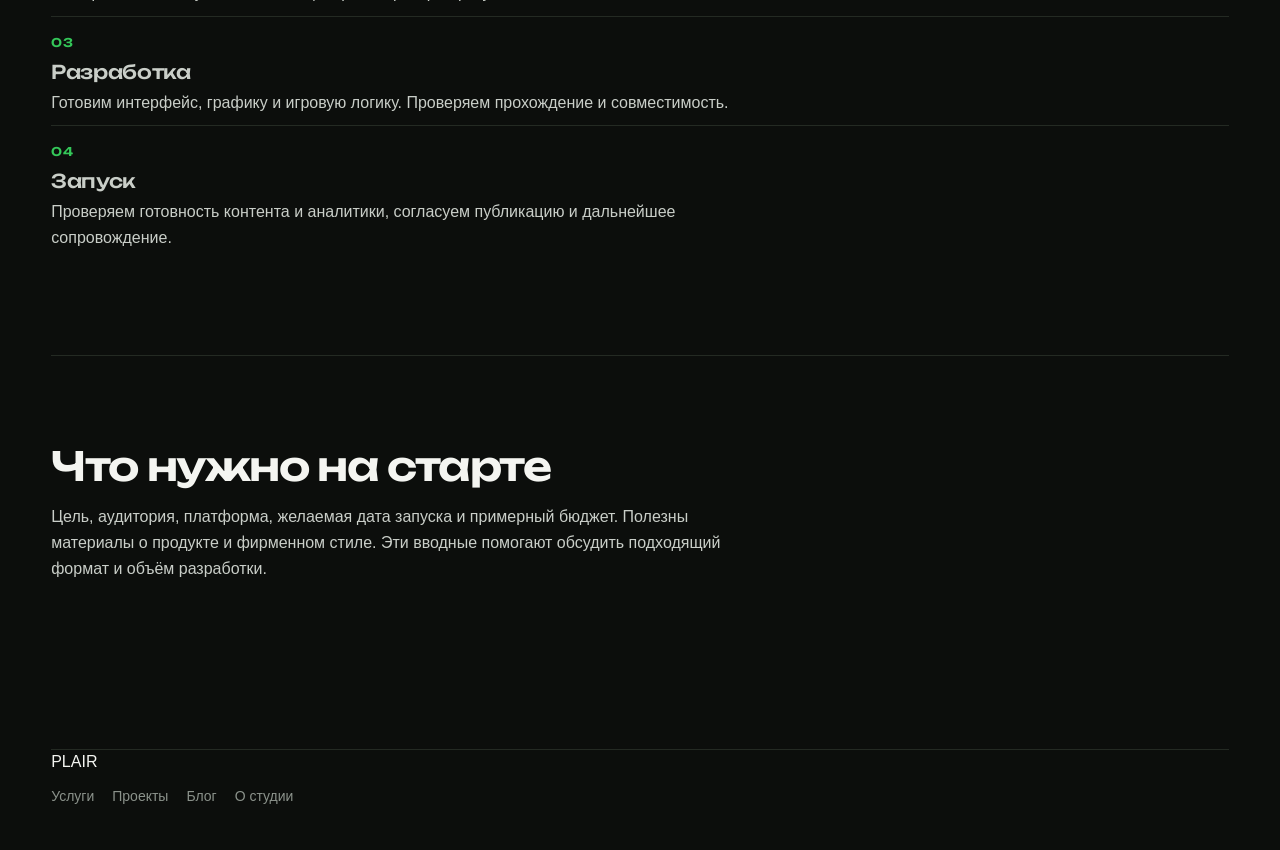
==== commit 75178d1f: "Поставить «Путь к универу» между GAICA и Game Open Lab Порядок в этом списке — порядок в карусели и " ====
--- a/about/index.html
+++ b/about/index.html
@@ -2,7 +2,7 @@
 <html lang="ru"><head><meta charset="utf-8"><meta name="viewport" content="width=device-width,initial-scale=1"><meta name="theme-color" content="#0C0E0C">
 <title>О PLAIR — игровые проекты и геймификация для бизнеса</title><meta name="description" content="PLAIR — студия игровых проектов для бизнеса. Промо, геймификация и образование: разрабатываем игровые форматы под задачи продукта, команды и аудитории."><link rel="canonical" href="https://plair.pro/about/"><meta name="robots" content="index,follow,max-image-preview:large">
 <meta property="og:locale" content="ru_RU"><meta property="og:type" content="website"><meta property="og:site_name" content="PLAIR"><meta property="og:title" content="О PLAIR — игровые проекты и геймификация для бизнеса"><meta property="og:description" content="PLAIR — студия игровых проектов для бизнеса. Промо, геймификация и образование: разрабатываем игровые форматы под задачи продукта, команды и аудитории."><meta property="og:url" content="https://plair.pro/about/"><meta property="og:image" content="https://plair.pro/assets/og-card.jpg"><meta property="og:image:width" content="1200"><meta property="og:image:height" content="630"><meta property="og:image:alt" content="PLAIR — игровые проекты для бизнеса"><meta name="twitter:card" content="summary_large_image">
-<link rel="icon" href="/assets/favicon.svg" type="image/svg+xml"><link rel="preconnect" href="https://fonts.googleapis.com"><link rel="preconnect" href="https://fonts.gstatic.com" crossorigin><link rel="stylesheet" href="https://fonts.googleapis.com/css2?family=Unbounded:wght@300;400;600;800&display=swap"><link rel="stylesheet" href="/styles.css?v=30"><link rel="stylesheet" href="/seo.css?v=30"><script src="/content.js?v=30" defer></script><script src="/app.js?v=30" defer></script>
+<link rel="icon" href="/assets/favicon.svg" type="image/svg+xml"><link rel="preconnect" href="https://fonts.googleapis.com"><link rel="preconnect" href="https://fonts.gstatic.com" crossorigin><link rel="stylesheet" href="https://fonts.googleapis.com/css2?family=Unbounded:wght@300;400;600;800&display=swap"><link rel="stylesheet" href="/styles.css?v=31"><link rel="stylesheet" href="/seo.css?v=31"><script src="/content.js?v=31" defer></script><script src="/app.js?v=31" defer></script>
 <script type="application/ld+json">{"@context": "https://schema.org", "@graph": [{"@type": "Organization", "@id": "https://plair.pro/#organization", "name": "PLAIR", "url": "https://plair.pro/", "foundingDate": "2024", "foundingLocation": {"@type": "Place", "name": "Иннополис"}, "description": "Игровые проекты для бизнеса: промо, геймификация, выставочные и музейные интерактивы, образование."}, {"@type": "WebPage", "@id": "https://plair.pro/about/#webpage", "url": "https://plair.pro/about/", "name": "О студии PLAIR", "description": "PLAIR — студия игровых проектов для бизнеса. Промо, геймификация и образование: разрабатываем игровые форматы под задачи продукта, команды и аудитории.", "inLanguage": "ru", "isPartOf": {"@id": "https://plair.pro/#website"}}, {"@type": "BreadcrumbList", "itemListElement": [{"@type": "ListItem", "position": 1, "name": "Главная", "item": "https://plair.pro/"}, {"@type": "ListItem", "position": 2, "name": "О студии PLAIR", "item": "https://plair.pro/about/"}]}]}</script></head>
 <body><a class="skip-link" href="#main">К содержанию</a><div class="site-shell"><header class="home-header">
       <div class="home-header-left">
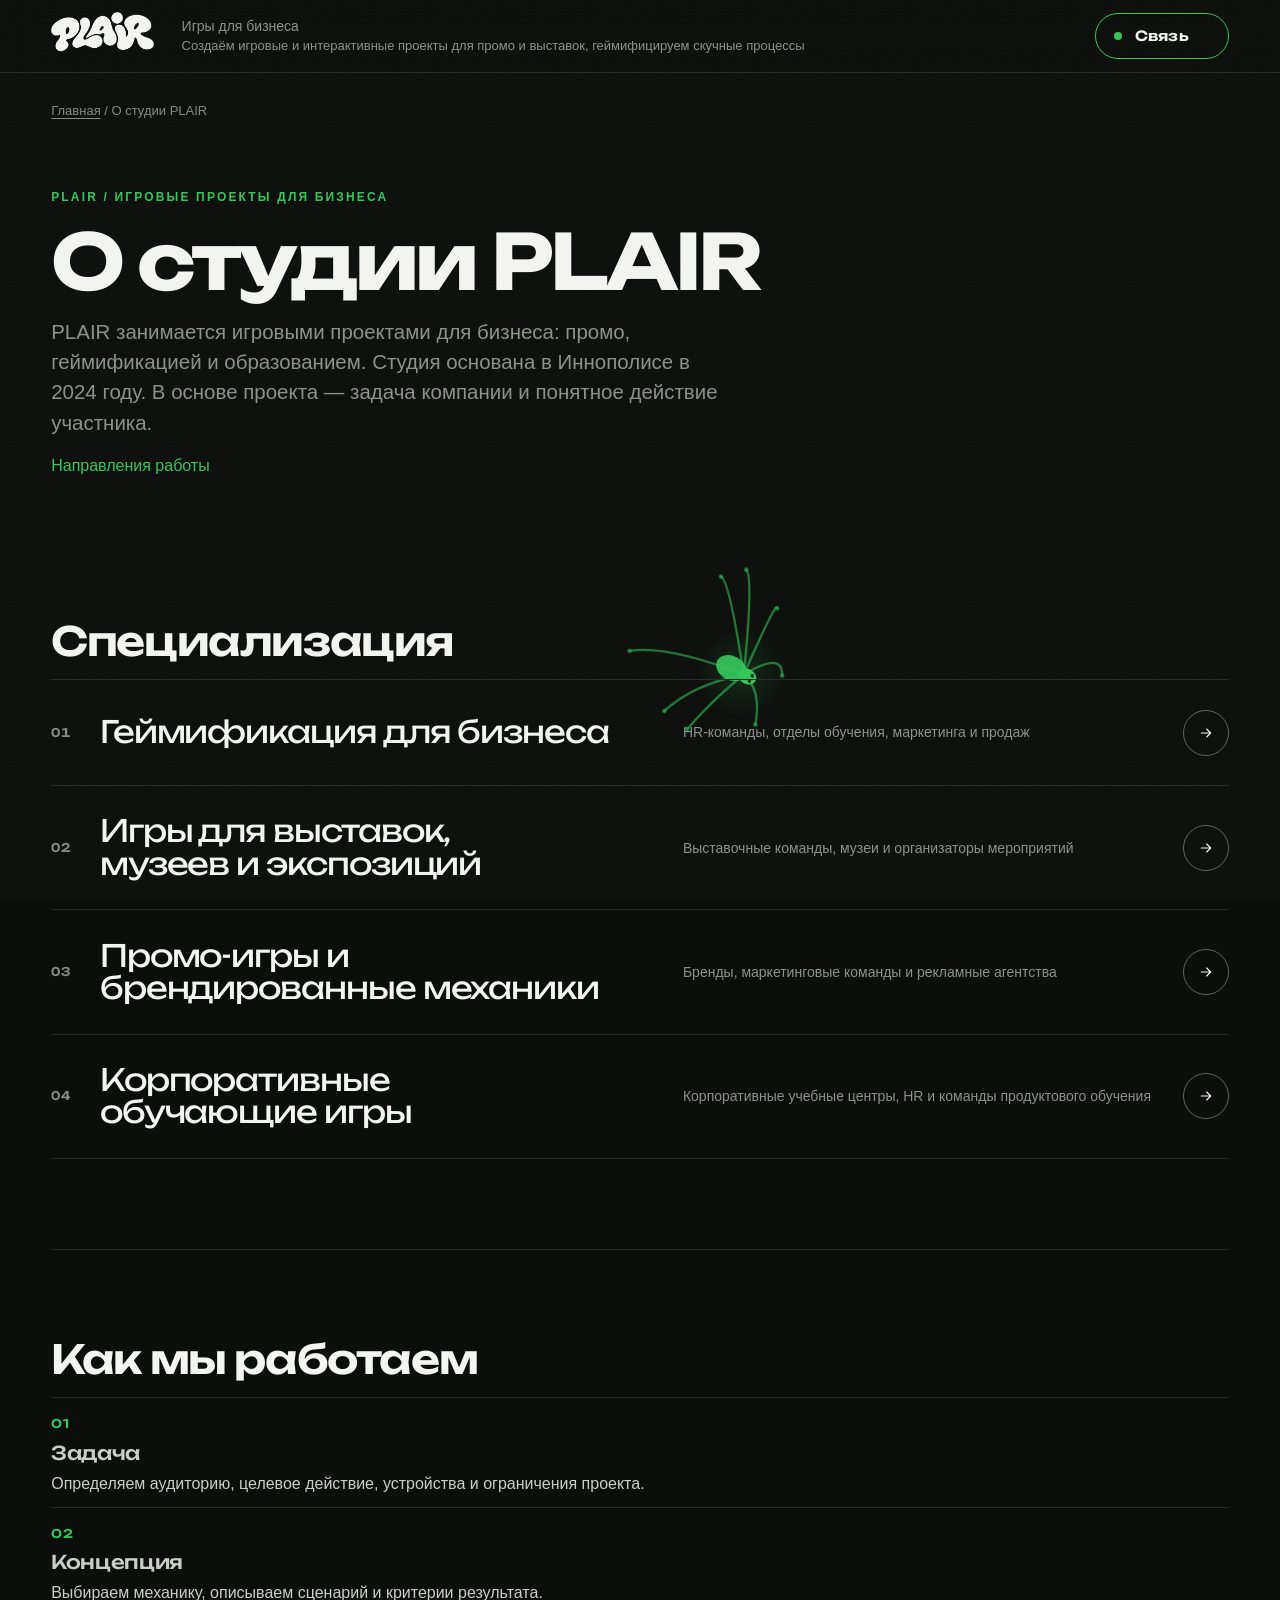
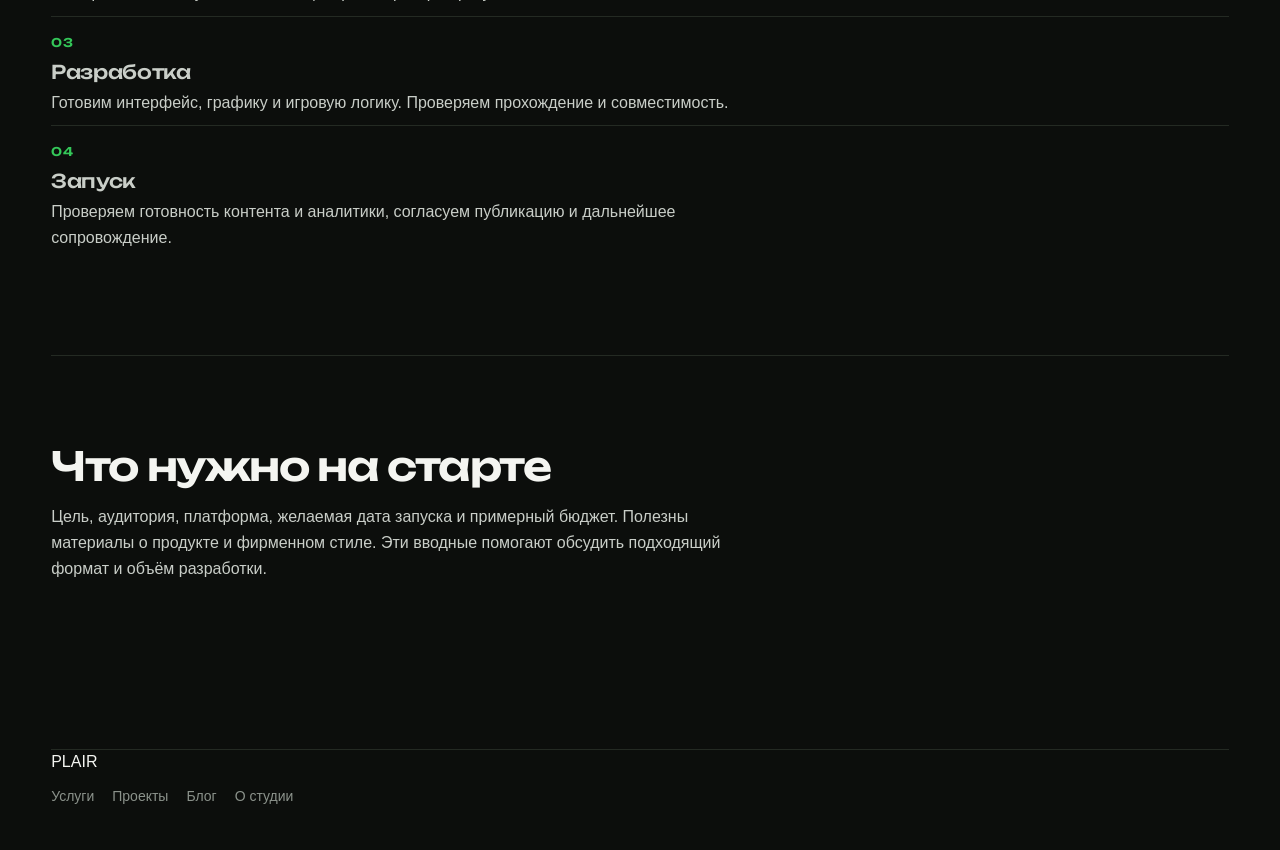
==== commit 4092b701: "Убрать кейс «Путь к универу» Вместе с записью удалены девять картинок: без кейса на них никто не ссы" ====
--- a/about/index.html
+++ b/about/index.html
@@ -2,7 +2,7 @@
 <html lang="ru"><head><meta charset="utf-8"><meta name="viewport" content="width=device-width,initial-scale=1"><meta name="theme-color" content="#0C0E0C">
 <title>О PLAIR — игровые проекты и геймификация для бизнеса</title><meta name="description" content="PLAIR — студия игровых проектов для бизнеса. Промо, геймификация и образование: разрабатываем игровые форматы под задачи продукта, команды и аудитории."><link rel="canonical" href="https://plair.pro/about/"><meta name="robots" content="index,follow,max-image-preview:large">
 <meta property="og:locale" content="ru_RU"><meta property="og:type" content="website"><meta property="og:site_name" content="PLAIR"><meta property="og:title" content="О PLAIR — игровые проекты и геймификация для бизнеса"><meta property="og:description" content="PLAIR — студия игровых проектов для бизнеса. Промо, геймификация и образование: разрабатываем игровые форматы под задачи продукта, команды и аудитории."><meta property="og:url" content="https://plair.pro/about/"><meta property="og:image" content="https://plair.pro/assets/og-card.jpg"><meta property="og:image:width" content="1200"><meta property="og:image:height" content="630"><meta property="og:image:alt" content="PLAIR — игровые проекты для бизнеса"><meta name="twitter:card" content="summary_large_image">
-<link rel="icon" href="/assets/favicon.svg" type="image/svg+xml"><link rel="preconnect" href="https://fonts.googleapis.com"><link rel="preconnect" href="https://fonts.gstatic.com" crossorigin><link rel="stylesheet" href="https://fonts.googleapis.com/css2?family=Unbounded:wght@300;400;600;800&display=swap"><link rel="stylesheet" href="/styles.css?v=31"><link rel="stylesheet" href="/seo.css?v=31"><script src="/content.js?v=31" defer></script><script src="/app.js?v=31" defer></script>
+<link rel="icon" href="/assets/favicon.svg" type="image/svg+xml"><link rel="preconnect" href="https://fonts.googleapis.com"><link rel="preconnect" href="https://fonts.gstatic.com" crossorigin><link rel="stylesheet" href="https://fonts.googleapis.com/css2?family=Unbounded:wght@300;400;600;800&display=swap"><link rel="stylesheet" href="/styles.css?v=32"><link rel="stylesheet" href="/seo.css?v=32"><script src="/content.js?v=32" defer></script><script src="/app.js?v=32" defer></script>
 <script type="application/ld+json">{"@context": "https://schema.org", "@graph": [{"@type": "Organization", "@id": "https://plair.pro/#organization", "name": "PLAIR", "url": "https://plair.pro/", "foundingDate": "2024", "foundingLocation": {"@type": "Place", "name": "Иннополис"}, "description": "Игровые проекты для бизнеса: промо, геймификация, выставочные и музейные интерактивы, образование."}, {"@type": "WebPage", "@id": "https://plair.pro/about/#webpage", "url": "https://plair.pro/about/", "name": "О студии PLAIR", "description": "PLAIR — студия игровых проектов для бизнеса. Промо, геймификация и образование: разрабатываем игровые форматы под задачи продукта, команды и аудитории.", "inLanguage": "ru", "isPartOf": {"@id": "https://plair.pro/#website"}}, {"@type": "BreadcrumbList", "itemListElement": [{"@type": "ListItem", "position": 1, "name": "Главная", "item": "https://plair.pro/"}, {"@type": "ListItem", "position": 2, "name": "О студии PLAIR", "item": "https://plair.pro/about/"}]}]}</script></head>
 <body><a class="skip-link" href="#main">К содержанию</a><div class="site-shell"><header class="home-header">
       <div class="home-header-left">
